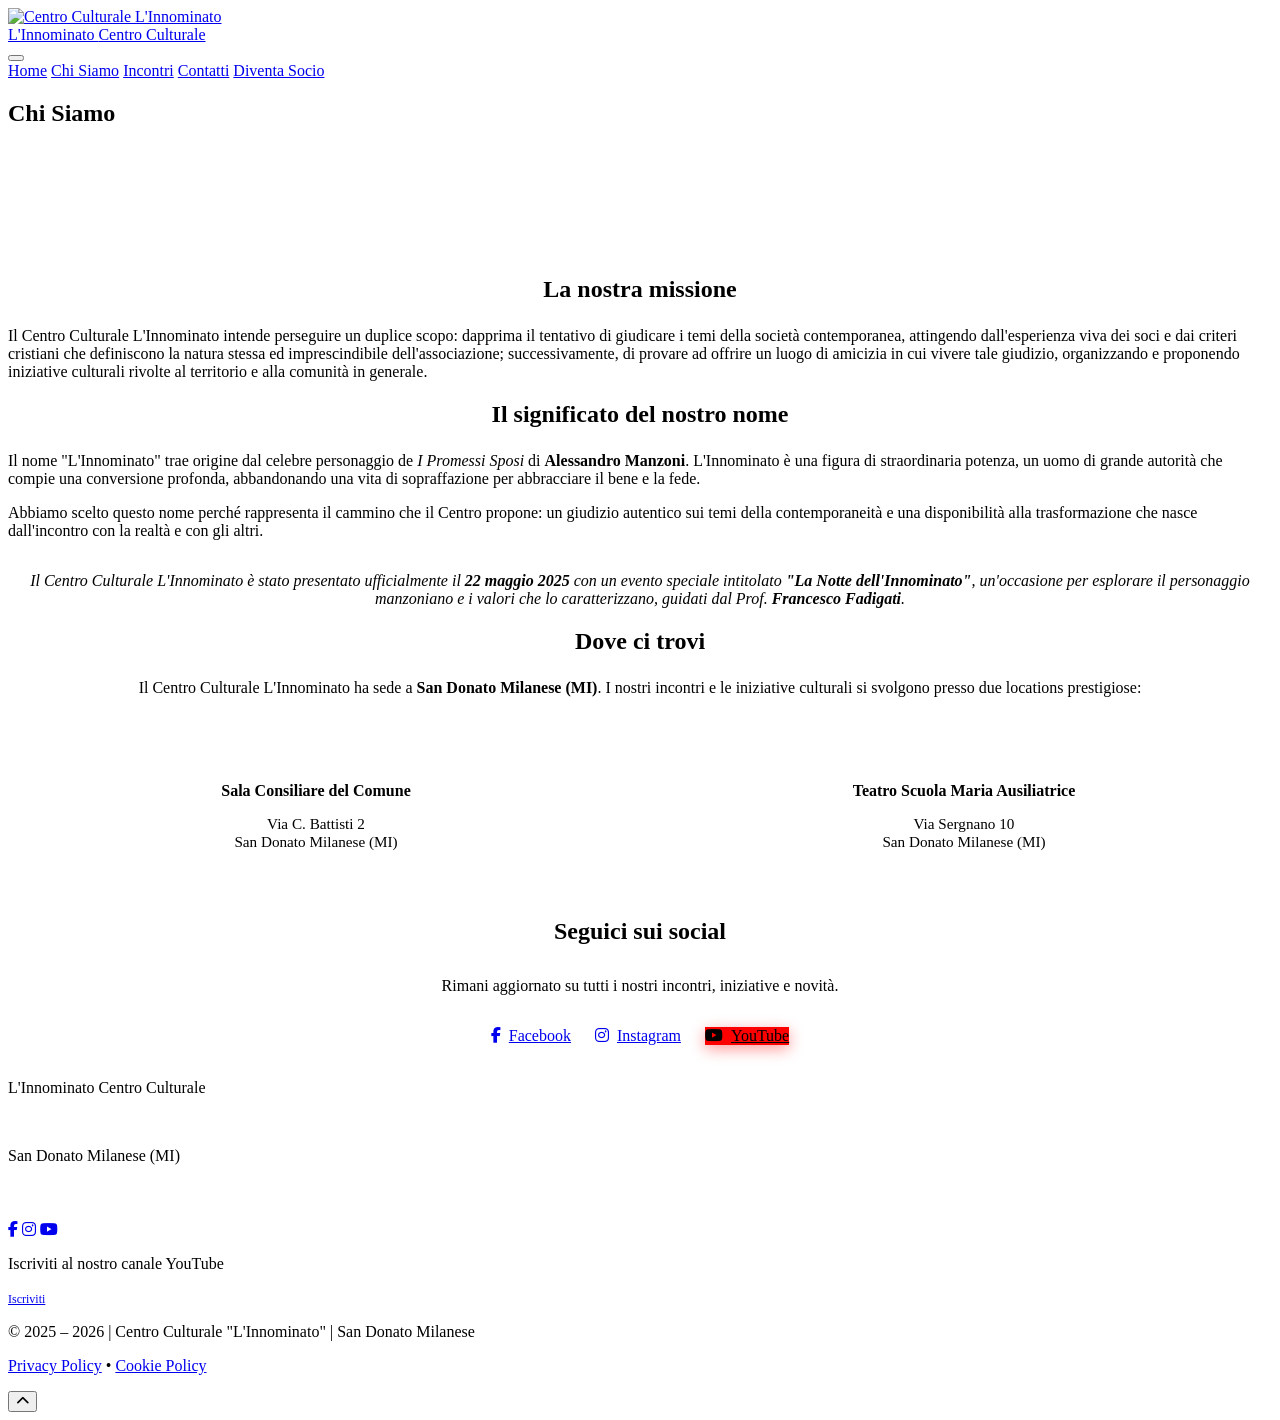
==== chi-siamo.html @ e60d27c1 "Add files via upload" ====
<!DOCTYPE html>
<html lang="it">
<head>
  <meta charset="UTF-8">
  <meta name="viewport" content="width=device-width, initial-scale=1.0">
  <title>Chi Siamo - Centro Culturale L'Innominato</title>
  <meta name="description" content="Chi Siamo - Centro Culturale L'Innominato. La missione e i valori del centro culturale di San Donato Milanese.">
  <link rel="preconnect" href="https://fonts.googleapis.com">
  <link rel="preconnect" href="https://fonts.gstatic.com" crossorigin>
  <link href="https://fonts.googleapis.com/css2?family=Inter:wght@300;400;600;700&family=Playfair+Display:ital,wght@0,400;0,700;1,400;1,700&display=swap" rel="stylesheet">
  <link rel="stylesheet" href="https://cdnjs.cloudflare.com/ajax/libs/font-awesome/6.5.1/css/all.min.css">
  <link rel="stylesheet" href="/website/css/style.css">
  <link rel="icon" href="/website/images/logo.png" type="image/png">
</head>
<body>

  <!-- ============ HEADER ============ -->
  <header class="site-header">
    <div class="container">
      <a href="/website/index.html" class="logo">
        <img src="/website/images/logo.png" alt="Centro Culturale L'Innominato">
        <div class="logo-text">
          L'Innominato
          <span>Centro Culturale</span>
        </div>
      </a>
      <button class="hamburger" aria-label="Menu">
        <span></span><span></span><span></span>
      </button>
      <nav class="main-nav">
        <a href="/website/index.html">Home</a>
        <a href="/website/chi-siamo.html" class="active">Chi Siamo</a>
        <a href="/website/incontri.html">Incontri</a>
        <a href="/website/contatti.html">Contatti</a>
        <a href="/website/diventa-socio.html" class="nav-cta">Diventa Socio</a>
      </nav>
    </div>
  </header>

  <!-- ============ PAGE HERO ============ -->
  <section class="page-hero" style="background-image: url("/website/images/hero-1.jpg");">
    <div class="hero-content">
      <h1>Chi Siamo</h1>
    </div>
    <div class="hero-wave">
      <svg viewBox="0 0 1440 120" preserveAspectRatio="none" xmlns="http://www.w3.org/2000/svg">
        <path d="M0,60 C360,120 720,0 1080,60 C1260,90 1380,80 1440,70 L1440,120 L0,120 Z" fill="#ffffff"/>
      </svg>
    </div>
  </section>

  <!-- ============ ABOUT CONTENT ============ -->
  <section class="section">
    <div class="container">
      <div class="about-content animate-on-scroll">
        <h2 style="color: var(--purple-dark); margin-bottom: 1.5rem; text-align: center;">La nostra missione</h2>
        <p>
          Il Centro Culturale L'Innominato intende perseguire un duplice scopo: dapprima il tentativo di giudicare i temi della società contemporanea, attingendo dall'esperienza viva dei soci e dai criteri cristiani che definiscono la natura stessa ed imprescindibile dell'associazione; successivamente, di provare ad offrire un luogo di amicizia in cui vivere tale giudizio, organizzando e proponendo iniziative culturali rivolte al territorio e alla comunità in generale.
        </p>
      </div>
    </div>
  </section>

  <!-- ============ PARALLAX IMAGE BANNER ============ -->
  <div class="about-image-banner" style="background-image: url("/website/images/hero-2.jpg");"></div>

  <!-- ============ ABOUT IL NOME ============ -->
  <section class="section section-alt">
    <div class="container">
      <div class="about-content animate-on-scroll">
        <h2 style="color: var(--purple-dark); margin-bottom: 1.5rem; text-align: center;">Il significato del nostro nome</h2>
        <p>
          Il nome "L'Innominato" trae origine dal celebre personaggio de <em>I Promessi Sposi</em> di <strong>Alessandro Manzoni</strong>. L'Innominato è una figura di straordinaria potenza, un uomo di grande autorità che compie una conversione profonda, abbandonando una vita di sopraffazione per abbracciare il bene e la fede.
        </p>
        <p>
          Abbiamo scelto questo nome perché rappresenta il cammino che il Centro propone: un giudizio autentico sui temi della contemporaneità e una disponibilità alla trasformazione che nasce dall'incontro con la realtà e con gli altri.
        </p>
        <p style="margin-top: 2rem; text-align: center; font-style: italic; color: var(--teal-dark);">
          Il Centro Culturale L'Innominato è stato presentato ufficialmente il <strong>22 maggio 2025</strong> con un evento speciale intitolato <strong>"La Notte dell'Innominato"</strong>, un'occasione per esplorare il personaggio manzoniano e i valori che lo caratterizzano, guidati dal Prof. <strong>Francesco Fadigati</strong>.
        </p>
      </div>
    </div>
  </section>

  <!-- ============ LOCATIONS ============ -->
  <section class="section">
    <div class="container">
      <div class="about-content animate-on-scroll">
        <h2 style="color: var(--purple-dark); margin-bottom: 1.5rem; text-align: center;">Dove ci trovi</h2>
        <p style="text-align: center;">
          Il Centro Culturale L'Innominato ha sede a <strong>San Donato Milanese (MI)</strong>. I nostri incontri e le iniziative culturali si svolgono presso due locations prestigiose:
        </p>
        <div style="display: grid; grid-template-columns: 1fr 1fr; gap: 2rem; margin-top: 2rem;">
          <div style="text-align: center; padding: 2rem; background: var(--light-grey); border-radius: 12px;">
            <h4 style="color: var(--purple-dark); margin-bottom: 0.5rem;">Sala Consiliare del Comune</h4>
            <p style="color: var(--grey); font-size: 0.95rem;">Via C. Battisti 2<br>San Donato Milanese (MI)</p>
          </div>
          <div style="text-align: center; padding: 2rem; background: var(--light-grey); border-radius: 12px;">
            <h4 style="color: var(--purple-dark); margin-bottom: 0.5rem;">Teatro Scuola Maria Ausiliatrice</h4>
            <p style="color: var(--grey); font-size: 0.95rem;">Via Sergnano 10<br>San Donato Milanese (MI)</p>
          </div>
        </div>
      </div>
    </div>
  </section>

  <!-- ============ SOCIAL LINKS ============ -->
  <section class="section section-alt">
    <div class="container">
      <div class="about-content animate-on-scroll">
        <h2 style="color: var(--purple-dark); margin-bottom: 2rem; text-align: center;">Seguici sui social</h2>
        <p style="text-align: center; margin-bottom: 2rem;">
          Rimani aggiornato su tutti i nostri incontri, iniziative e novità.
        </p>
        <div style="display: flex; justify-content: center; gap: 1.5rem; flex-wrap: wrap;">
          <a href="https://tinyurl.com/CCLI-SDM" target="_blank" rel="noopener" class="btn btn-teal">
            <i class="fab fa-facebook-f" style="margin-right: 0.5rem;"></i>Facebook
          </a>
          <a href="https://tinyurl.com/CCLI-SDM-inst" target="_blank" rel="noopener" class="btn btn-teal">
            <i class="fab fa-instagram" style="margin-right: 0.5rem;"></i>Instagram
          </a>
          <a href="https://www.youtube.com/@CentroCulturaleLInnominato" target="_blank" rel="noopener" class="btn" style="background: #FF0000; color: var(--white); box-shadow: 0 4px 15px rgba(255,0,0,0.4);">
            <i class="fab fa-youtube" style="margin-right: 0.5rem;"></i>YouTube
          </a>
        </div>
      </div>
    </div>
  </section>

  <!-- ============ FOOTER ============ -->
  <footer class="site-footer">
    <div class="container">
      <div class="footer-grid">
        <div class="footer-brand">
          <a href="/website/index.html" class="logo">
            <img src="/website/images/logo.png" alt="L'Innominato" style="filter: brightness(0) invert(1); height: 60px;">
          </a>
          <div class="logo-text" style="margin-top: 1rem;">
            L'Innominato
            <span>Centro Culturale</span>
          </div>
        </div>
        <div class="footer-info">
          <p><strong style="color: white;">Centro Culturale "L'Innominato"</strong></p>
          <p>San Donato Milanese (MI)</p>
          <p style="margin-top: 0.5rem; font-size: 0.85rem; color: rgba(255,255,255,0.5);">
            Sede incontri: Sala Consiliare del Comune, Via C. Battisti 2
          </p>
          <div class="footer-social" style="margin-top: 1.5rem;">
            <a href="https://tinyurl.com/CCLI-SDM" target="_blank" rel="noopener" aria-label="Facebook"><i class="fab fa-facebook-f"></i></a>
            <a href="https://tinyurl.com/CCLI-SDM-inst" target="_blank" rel="noopener" aria-label="Instagram"><i class="fab fa-instagram"></i></a>
            <a href="https://www.youtube.com/@CentroCulturaleLInnominato" target="_blank" rel="noopener" aria-label="YouTube"><i class="fab fa-youtube"></i></a>
          </div>
        </div>
        <div class="footer-cta">
          <p>Iscriviti al nostro canale YouTube</p>
          <a href="https://www.youtube.com/@CentroCulturaleLInnominato" target="_blank" rel="noopener" class="btn btn-yellow" style="font-size: 0.75rem;">Iscriviti</a>
        </div>
      </div>
      <div class="footer-bottom">
        <p>&copy; 2025 &ndash; 2026 | Centro Culturale "L'Innominato" | San Donato Milanese</p>
        <p style="margin-top: 0.5rem;"><a href="#">Privacy Policy</a> &bull; <a href="#">Cookie Policy</a></p>
      </div>
    </div>
  </footer>

  <!-- Back to Top -->
  <button class="back-to-top" aria-label="Torna su">
    <i class="fas fa-chevron-up"></i>
  </button>

  <script src="/website/js/main.js"></script>
</body>
</html>
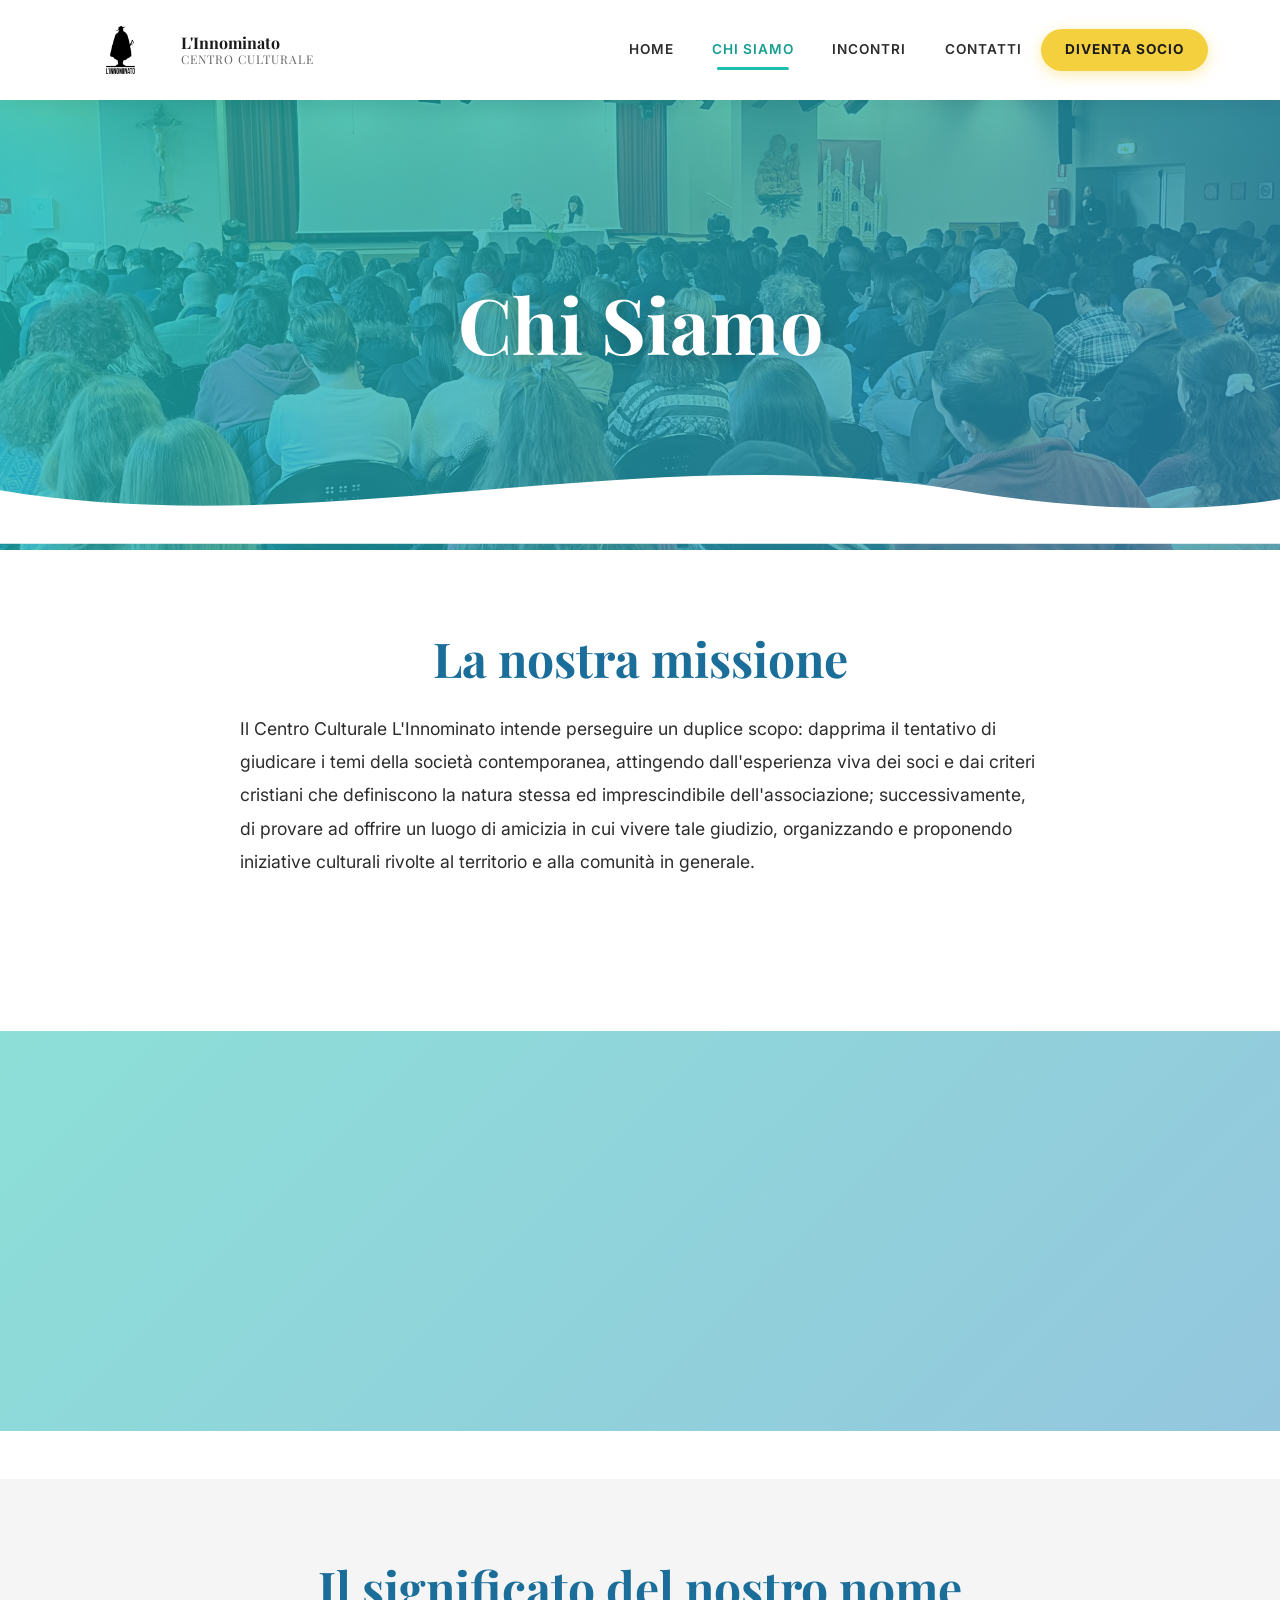
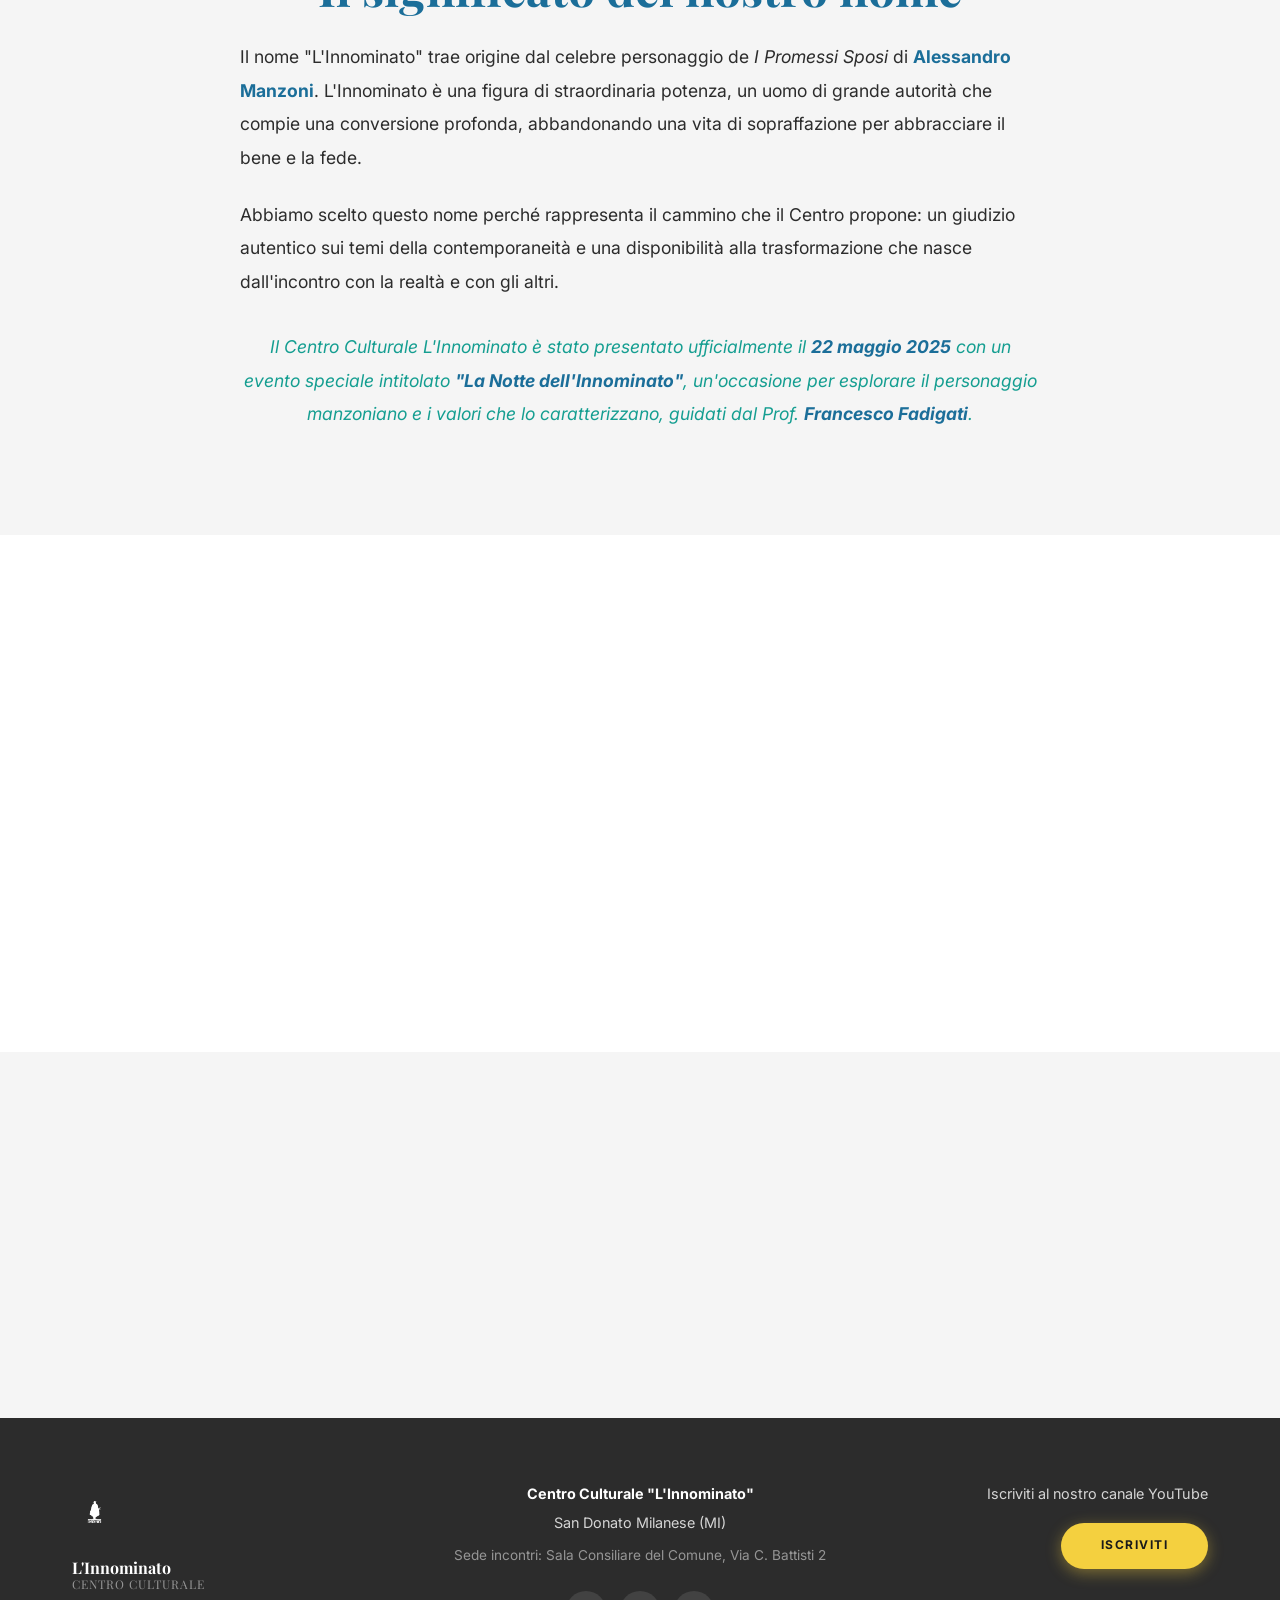
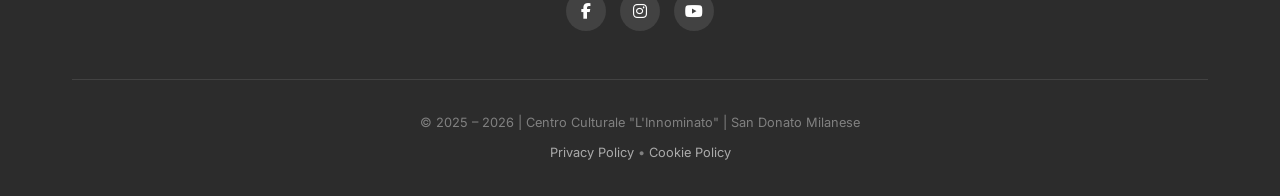
==== commit 33f0eaa2: "Add files via upload" ====
--- a/chi-siamo.html
+++ b/chi-siamo.html
@@ -9,16 +9,16 @@
   <link rel="preconnect" href="https://fonts.gstatic.com" crossorigin>
   <link href="https://fonts.googleapis.com/css2?family=Inter:wght@300;400;600;700&family=Playfair+Display:ital,wght@0,400;0,700;1,400;1,700&display=swap" rel="stylesheet">
   <link rel="stylesheet" href="https://cdnjs.cloudflare.com/ajax/libs/font-awesome/6.5.1/css/all.min.css">
-  <link rel="stylesheet" href="/website/css/style.css">
-  <link rel="icon" href="/website/images/logo.png" type="image/png">
+  <link rel="stylesheet" href="css/style.css">
+  <link rel="icon" href="images/logo.png" type="image/png">
 </head>
 <body>
 
   <!-- ============ HEADER ============ -->
   <header class="site-header">
     <div class="container">
-      <a href="/website/index.html" class="logo">
-        <img src="/website/images/logo.png" alt="Centro Culturale L'Innominato">
+      <a href="index.html" class="logo">
+        <img src="images/logo.png" alt="Centro Culturale L'Innominato">
         <div class="logo-text">
           L'Innominato
           <span>Centro Culturale</span>
@@ -28,17 +28,17 @@
         <span></span><span></span><span></span>
       </button>
       <nav class="main-nav">
-        <a href="/website/index.html">Home</a>
-        <a href="/website/chi-siamo.html" class="active">Chi Siamo</a>
-        <a href="/website/incontri.html">Incontri</a>
-        <a href="/website/contatti.html">Contatti</a>
-        <a href="/website/diventa-socio.html" class="nav-cta">Diventa Socio</a>
+        <a href="index.html">Home</a>
+        <a href="chi-siamo.html" class="active">Chi Siamo</a>
+        <a href="incontri.html">Incontri</a>
+        <a href="contatti.html">Contatti</a>
+        <a href="diventa-socio.html" class="nav-cta">Diventa Socio</a>
       </nav>
     </div>
   </header>
 
   <!-- ============ PAGE HERO ============ -->
-  <section class="page-hero" style="background-image: url("/website/images/hero-1.jpg");">
+  <section class="page-hero" style="background-image: url('images/hero-1.jpg');">
     <div class="hero-content">
       <h1>Chi Siamo</h1>
     </div>
@@ -62,7 +62,7 @@
   </section>
 
   <!-- ============ PARALLAX IMAGE BANNER ============ -->
-  <div class="about-image-banner" style="background-image: url("/website/images/hero-2.jpg");"></div>
+  <div class="about-image-banner" style="background-image: url('images/hero-2.jpg');"></div>
 
   <!-- ============ ABOUT IL NOME ============ -->
   <section class="section section-alt">
@@ -132,8 +132,8 @@
     <div class="container">
       <div class="footer-grid">
         <div class="footer-brand">
-          <a href="/website/index.html" class="logo">
-            <img src="/website/images/logo.png" alt="L'Innominato" style="filter: brightness(0) invert(1); height: 60px;">
+          <a href="index.html" class="logo">
+            <img src="images/logo.png" alt="L'Innominato" style="filter: brightness(0) invert(1); height: 60px;">
           </a>
           <div class="logo-text" style="margin-top: 1rem;">
             L'Innominato
@@ -169,6 +169,6 @@
     <i class="fas fa-chevron-up"></i>
   </button>
 
-  <script src="/website/js/main.js"></script>
+  <script src="js/main.js"></script>
 </body>
 </html>
--- a/css/style.css
+++ b/css/style.css
@@ -0,0 +1,983 @@
+/* ============================================
+   CENTRO CULTURALE L'INNOMINATO
+   Palette vivace: teal, viola, giallo/oro
+   ============================================ */
+
+/* --- CSS Variables --- */
+:root {
+  --teal: #1ABFB0;
+  --teal-dark: #159E91;
+  --purple: #2A8FBD;
+  --purple-dark: #1B6E99;
+  --yellow: #F4D03F;
+  --yellow-dark: #D4AC0D;
+  --black: #1a1a1a;
+  --dark: #2C2C2C;
+  --grey: #666;
+  --light-grey: #f5f5f5;
+  --white: #ffffff;
+  --font-heading: 'Playfair Display', Georgia, 'Times New Roman', serif;
+  --font-body: 'Inter', 'Segoe UI', Arial, sans-serif;
+  --max-width: 1200px;
+  --transition: all 0.3s ease;
+}
+
+/* --- Reset & Base --- */
+*, *::before, *::after {
+  margin: 0;
+  padding: 0;
+  box-sizing: border-box;
+}
+
+html {
+  scroll-behavior: smooth;
+  font-size: 16px;
+}
+
+body {
+  font-family: var(--font-body);
+  color: var(--dark);
+  line-height: 1.7;
+  background: var(--white);
+  overflow-x: hidden;
+}
+
+a {
+  text-decoration: none;
+  color: inherit;
+  transition: var(--transition);
+}
+
+img {
+  max-width: 100%;
+  height: auto;
+  display: block;
+}
+
+.container {
+  max-width: var(--max-width);
+  margin: 0 auto;
+  padding: 0 2rem;
+}
+
+/* --- Typography --- */
+h1, h2, h3, h4 {
+  font-family: var(--font-heading);
+  font-weight: 700;
+  line-height: 1.2;
+}
+
+h1 { font-size: clamp(2.5rem, 5vw, 4rem); }
+h2 { font-size: clamp(2rem, 4vw, 3rem); }
+h3 { font-size: clamp(1.3rem, 2.5vw, 1.8rem); }
+h4 { font-size: 1.2rem; }
+
+.section-label {
+  text-transform: uppercase;
+  letter-spacing: 3px;
+  font-size: 0.85rem;
+  font-weight: 600;
+  color: var(--teal);
+  text-align: center;
+  margin-bottom: 0.5rem;
+}
+
+.section-title {
+  text-align: center;
+  color: var(--purple-dark);
+  margin-bottom: 2rem;
+}
+
+.section-title em {
+  font-style: italic;
+  color: var(--teal-dark);
+}
+
+/* --- Header / Navigation --- */
+.site-header {
+  position: fixed;
+  top: 0;
+  left: 0;
+  right: 0;
+  z-index: 1000;
+  background: rgba(255,255,255,0.97);
+  backdrop-filter: blur(10px);
+  box-shadow: 0 2px 20px rgba(0,0,0,0.08);
+  transition: var(--transition);
+}
+
+.site-header .container {
+  display: flex;
+  align-items: center;
+  justify-content: space-between;
+  height: 100px;
+}
+
+.logo {
+  display: flex;
+  align-items: center;
+  gap: 12px;
+}
+
+.logo img,
+.logo svg {
+  height: 130px;
+  width: auto;
+}
+
+.logo-text {
+  font-family: var(--font-heading);
+  font-size: 1rem;
+  font-weight: 700;
+  line-height: 1.2;
+  color: var(--black);
+}
+
+.logo-text span {
+  display: block;
+  font-size: 0.75rem;
+  font-weight: 400;
+  color: var(--grey);
+  letter-spacing: 1px;
+  text-transform: uppercase;
+}
+
+/* Desktop Navigation */
+.main-nav {
+  display: flex;
+  align-items: center;
+  gap: 0;
+}
+
+.main-nav a {
+  padding: 0.5rem 1.2rem;
+  font-size: 0.85rem;
+  font-weight: 600;
+  text-transform: uppercase;
+  letter-spacing: 1px;
+  color: var(--dark);
+  position: relative;
+}
+
+.main-nav a::after {
+  content: '';
+  position: absolute;
+  bottom: 0;
+  left: 50%;
+  transform: translateX(-50%);
+  width: 0;
+  height: 3px;
+  background: var(--teal);
+  border-radius: 2px;
+  transition: var(--transition);
+}
+
+.main-nav a:hover::after,
+.main-nav a.active::after {
+  width: 60%;
+}
+
+.main-nav a:hover {
+  color: var(--teal-dark);
+}
+
+.main-nav a.active {
+  color: var(--teal-dark);
+}
+
+.nav-cta {
+  background: var(--yellow) !important;
+  color: var(--black) !important;
+  border-radius: 50px;
+  padding: 0.6rem 1.5rem !important;
+  font-weight: 700 !important;
+  box-shadow: 0 4px 15px rgba(244,208,63,0.4);
+}
+
+.nav-cta::after {
+  display: none !important;
+}
+
+.nav-cta:hover {
+  background: var(--yellow-dark) !important;
+  transform: translateY(-2px);
+  box-shadow: 0 6px 20px rgba(244,208,63,0.5);
+}
+
+/* Mobile hamburger */
+.hamburger {
+  display: none;
+  flex-direction: column;
+  gap: 5px;
+  cursor: pointer;
+  padding: 10px;
+  background: none;
+  border: none;
+}
+
+.hamburger span {
+  width: 28px;
+  height: 3px;
+  background: var(--dark);
+  border-radius: 2px;
+  transition: var(--transition);
+}
+
+/* --- Hero Section --- */
+.hero {
+  position: relative;
+  min-height: 100vh;
+  display: flex;
+  align-items: center;
+  justify-content: center;
+  overflow: hidden;
+  margin-top: 100px;
+}
+
+.hero-slider {
+  position: absolute;
+  inset: 0;
+  z-index: 0;
+}
+
+.hero-slide {
+  position: absolute;
+  inset: 0;
+  opacity: 0;
+  transition: opacity 1.5s ease;
+  background-size: cover;
+  background-position: center;
+}
+
+.hero-slide.active {
+  opacity: 1;
+}
+
+.hero-slide::after {
+  content: '';
+  position: absolute;
+  inset: 0;
+  background: linear-gradient(135deg, rgba(26,191,176,0.7) 0%, rgba(42,143,189,0.7) 100%);
+}
+
+.hero-content {
+  position: relative;
+  z-index: 2;
+  text-align: center;
+  color: var(--white);
+  padding: 2rem;
+}
+
+.hero-content h1 {
+  font-size: clamp(3rem, 6vw, 5rem);
+  margin-bottom: 0.3rem;
+  text-shadow: 2px 2px 20px rgba(0,0,0,0.3);
+}
+
+.hero-content h1 em {
+  font-style: italic;
+  color: var(--yellow);
+}
+
+.hero-content .hero-subtitle {
+  font-size: 1.1rem;
+  letter-spacing: 4px;
+  text-transform: uppercase;
+  font-weight: 300;
+  margin-top: 1rem;
+  opacity: 0.9;
+}
+
+.hero-wave {
+  position: absolute;
+  bottom: -2px;
+  left: 0;
+  width: 100%;
+  z-index: 3;
+}
+
+/* Page hero (for inner pages) */
+.page-hero {
+  position: relative;
+  height: 50vh;
+  min-height: 350px;
+  display: flex;
+  align-items: center;
+  justify-content: center;
+  background-size: cover;
+  background-position: center;
+  margin-top: 100px;
+}
+
+.page-hero::after {
+  content: '';
+  position: absolute;
+  inset: 0;
+  background: linear-gradient(135deg, rgba(26,191,176,0.75) 0%, rgba(42,143,189,0.75) 100%);
+}
+
+.page-hero .hero-content {
+  z-index: 2;
+}
+
+.page-hero .hero-wave {
+  z-index: 3;
+}
+
+/* --- Section Spacing --- */
+.section {
+  padding: 5rem 0;
+}
+
+.section-alt {
+  background: var(--light-grey);
+}
+
+/* --- Event Cards --- */
+.cards-grid {
+  display: grid;
+  grid-template-columns: repeat(auto-fill, minmax(320px, 1fr));
+  gap: 2rem;
+  margin-top: 2rem;
+}
+
+.card {
+  background: var(--white);
+  border-radius: 16px;
+  overflow: hidden;
+  box-shadow: 0 4px 25px rgba(0,0,0,0.08);
+  transition: var(--transition);
+}
+
+.card:hover {
+  transform: translateY(-8px);
+  box-shadow: 0 12px 40px rgba(0,0,0,0.15);
+}
+
+.card-image {
+  width: 100%;
+  aspect-ratio: 3/4;
+  object-fit: cover;
+  background: linear-gradient(135deg, var(--teal), var(--purple));
+}
+
+.card-image img {
+  width: 100%;
+  height: 100%;
+  object-fit: cover;
+}
+
+.card-body {
+  padding: 1.5rem;
+}
+
+.card-body h3 {
+  color: var(--purple-dark);
+  margin-bottom: 0.5rem;
+}
+
+.card-body h3 a:hover {
+  color: var(--teal);
+}
+
+.card-meta {
+  font-size: 0.9rem;
+  color: var(--grey);
+}
+
+/* --- Buttons --- */
+.btn {
+  display: inline-block;
+  padding: 0.8rem 2.5rem;
+  border-radius: 50px;
+  font-weight: 700;
+  font-size: 0.85rem;
+  letter-spacing: 1.5px;
+  text-transform: uppercase;
+  cursor: pointer;
+  transition: var(--transition);
+  border: none;
+  text-align: center;
+}
+
+.btn-primary {
+  background: var(--purple);
+  color: var(--white);
+  box-shadow: 0 4px 15px rgba(42,143,189,0.4);
+}
+
+.btn-primary:hover {
+  background: var(--purple-dark);
+  transform: translateY(-2px);
+  box-shadow: 0 6px 20px rgba(42,143,189,0.5);
+}
+
+.btn-secondary {
+  background: transparent;
+  color: var(--purple-dark);
+  border: 2px solid var(--purple);
+}
+
+.btn-secondary:hover {
+  background: var(--purple);
+  color: var(--white);
+}
+
+.btn-teal {
+  background: var(--teal);
+  color: var(--white);
+  box-shadow: 0 4px 15px rgba(26,191,176,0.4);
+}
+
+.btn-teal:hover {
+  background: var(--teal-dark);
+  transform: translateY(-2px);
+}
+
+.btn-yellow {
+  background: var(--yellow);
+  color: var(--black);
+  box-shadow: 0 4px 15px rgba(244,208,63,0.4);
+}
+
+.btn-yellow:hover {
+  background: var(--yellow-dark);
+  transform: translateY(-2px);
+}
+
+.btn-center {
+  text-align: center;
+  margin-top: 2.5rem;
+}
+
+/* --- Chi Siamo (About) Section on Homepage --- */
+.about-banner {
+  position: relative;
+  padding: 6rem 0;
+  background: linear-gradient(135deg, var(--teal) 0%, #2A8FBD 100%);
+  color: var(--white);
+  text-align: center;
+  overflow: hidden;
+}
+
+.about-banner h2 {
+  color: var(--white);
+  margin-bottom: 1rem;
+}
+
+.about-banner h2 em {
+  color: var(--yellow);
+}
+
+.about-banner p {
+  max-width: 700px;
+  margin: 0 auto 2rem;
+  font-size: 1.1rem;
+  opacity: 0.95;
+  line-height: 1.8;
+}
+
+/* --- Network / Partners --- */
+.partners-section {
+  position: relative;
+  padding: 5rem 0;
+  background: linear-gradient(180deg, #2A8FBD 0%, var(--purple-dark) 100%);
+  color: var(--white);
+  text-align: center;
+}
+
+.partners-section .section-label {
+  color: var(--yellow);
+}
+
+.partners-section .section-title {
+  color: var(--white);
+}
+
+.partners-grid {
+  display: flex;
+  flex-wrap: wrap;
+  justify-content: center;
+  align-items: center;
+  gap: 3rem;
+  margin-top: 2rem;
+}
+
+.partners-grid a {
+  display: block;
+  opacity: 0.8;
+  transition: var(--transition);
+  filter: brightness(0) invert(1);
+}
+
+.partners-grid a:hover {
+  opacity: 1;
+  transform: scale(1.1);
+}
+
+.partners-grid img {
+  height: 60px;
+  width: auto;
+}
+
+/* --- Newsletter Section --- */
+.newsletter-section {
+  padding: 5rem 0;
+  text-align: center;
+  background: var(--light-grey);
+}
+
+.newsletter-form {
+  display: flex;
+  max-width: 500px;
+  margin: 2rem auto 0;
+  gap: 0;
+}
+
+.newsletter-form input[type="email"] {
+  flex: 1;
+  padding: 1rem 1.5rem;
+  border: 2px solid #ddd;
+  border-right: none;
+  border-radius: 50px 0 0 50px;
+  font-size: 1rem;
+  font-family: var(--font-body);
+  outline: none;
+  transition: var(--transition);
+}
+
+.newsletter-form input[type="email"]:focus {
+  border-color: var(--teal);
+}
+
+.newsletter-form button {
+  padding: 1rem 2rem;
+  background: var(--teal);
+  color: var(--white);
+  border: none;
+  border-radius: 0 50px 50px 0;
+  font-weight: 700;
+  font-size: 0.9rem;
+  cursor: pointer;
+  transition: var(--transition);
+  white-space: nowrap;
+}
+
+.newsletter-form button:hover {
+  background: var(--teal-dark);
+}
+
+.newsletter-privacy {
+  font-size: 0.8rem;
+  color: var(--grey);
+  margin-top: 1rem;
+}
+
+.newsletter-privacy a {
+  color: var(--teal);
+  text-decoration: underline;
+}
+
+/* --- Contact Columns --- */
+.contact-grid {
+  display: grid;
+  grid-template-columns: repeat(3, 1fr);
+  gap: 2rem;
+  text-align: center;
+  margin-top: 2rem;
+}
+
+.contact-card {
+  padding: 2rem;
+}
+
+.contact-card h4 {
+  color: var(--purple-dark);
+  margin-bottom: 1rem;
+}
+
+.contact-card p {
+  color: var(--grey);
+  font-size: 0.95rem;
+  margin-bottom: 1rem;
+}
+
+.social-links {
+  display: flex;
+  justify-content: center;
+  gap: 1rem;
+}
+
+.social-links a {
+  display: flex;
+  align-items: center;
+  justify-content: center;
+  width: 45px;
+  height: 45px;
+  border-radius: 50%;
+  background: var(--teal);
+  color: var(--white);
+  font-size: 1.2rem;
+  transition: var(--transition);
+}
+
+.social-links a:hover {
+  background: var(--purple);
+  transform: translateY(-3px);
+}
+
+.social-links a.youtube {
+  background: #FF0000;
+}
+
+.social-links a.youtube:hover {
+  background: #cc0000;
+}
+
+/* --- Wave SVG Dividers --- */
+.wave-divider {
+  display: block;
+  width: 100%;
+  line-height: 0;
+}
+
+.wave-divider svg {
+  width: 100%;
+  height: auto;
+}
+
+/* --- Footer --- */
+.site-footer {
+  background: var(--dark);
+  color: rgba(255,255,255,0.8);
+  padding: 4rem 0 2rem;
+}
+
+.footer-grid {
+  display: grid;
+  grid-template-columns: 1fr 2fr 1fr;
+  gap: 3rem;
+  align-items: start;
+}
+
+.footer-brand .logo-text {
+  color: var(--white);
+}
+
+.footer-brand .logo-text span {
+  color: rgba(255,255,255,0.5);
+}
+
+.footer-info {
+  text-align: center;
+}
+
+.footer-info p {
+  font-size: 0.9rem;
+  margin-bottom: 0.3rem;
+}
+
+.footer-info .footer-social {
+  margin-top: 1.5rem;
+}
+
+.footer-info .footer-social a {
+  display: inline-flex;
+  align-items: center;
+  justify-content: center;
+  width: 40px;
+  height: 40px;
+  border-radius: 50%;
+  background: rgba(255,255,255,0.1);
+  color: var(--white);
+  margin: 0 0.3rem;
+  transition: var(--transition);
+}
+
+.footer-info .footer-social a:hover {
+  background: var(--teal);
+}
+
+.footer-cta {
+  text-align: right;
+}
+
+.footer-cta p {
+  font-size: 0.9rem;
+  margin-bottom: 1rem;
+}
+
+.footer-bottom {
+  text-align: center;
+  margin-top: 3rem;
+  padding-top: 2rem;
+  border-top: 1px solid rgba(255,255,255,0.1);
+  font-size: 0.8rem;
+  color: rgba(255,255,255,0.4);
+}
+
+.footer-bottom a {
+  color: rgba(255,255,255,0.6);
+}
+
+.footer-bottom a:hover {
+  color: var(--teal);
+}
+
+/* --- Contact Form (page) --- */
+.contact-form {
+  max-width: 600px;
+  margin: 0 auto;
+}
+
+.form-group {
+  margin-bottom: 1.5rem;
+}
+
+.form-group label {
+  display: block;
+  font-weight: 600;
+  margin-bottom: 0.5rem;
+  color: var(--dark);
+}
+
+.form-group input,
+.form-group textarea,
+.form-group select {
+  width: 100%;
+  padding: 0.9rem 1.2rem;
+  border: 2px solid #e0e0e0;
+  border-radius: 12px;
+  font-family: var(--font-body);
+  font-size: 1rem;
+  transition: var(--transition);
+  outline: none;
+}
+
+.form-group input:focus,
+.form-group textarea:focus {
+  border-color: var(--teal);
+  box-shadow: 0 0 0 3px rgba(26,191,176,0.15);
+}
+
+.form-group textarea {
+  min-height: 150px;
+  resize: vertical;
+}
+
+/* --- Diventa Socio --- */
+.membership-benefits {
+  display: grid;
+  grid-template-columns: repeat(auto-fit, minmax(250px, 1fr));
+  gap: 2rem;
+  margin-top: 2rem;
+}
+
+.benefit-card {
+  padding: 2rem;
+  background: var(--white);
+  border-radius: 16px;
+  box-shadow: 0 4px 20px rgba(0,0,0,0.06);
+  text-align: center;
+  transition: var(--transition);
+}
+
+.benefit-card:hover {
+  transform: translateY(-5px);
+  box-shadow: 0 8px 30px rgba(0,0,0,0.12);
+}
+
+.benefit-icon {
+  font-size: 2.5rem;
+  margin-bottom: 1rem;
+}
+
+.benefit-card h4 {
+  color: var(--purple-dark);
+  margin-bottom: 0.5rem;
+}
+
+/* --- Back to top --- */
+.back-to-top {
+  position: fixed;
+  bottom: 2rem;
+  right: 2rem;
+  width: 45px;
+  height: 45px;
+  border-radius: 50%;
+  background: var(--purple);
+  color: var(--white);
+  display: flex;
+  align-items: center;
+  justify-content: center;
+  font-size: 1.2rem;
+  opacity: 0;
+  visibility: hidden;
+  transition: var(--transition);
+  cursor: pointer;
+  border: none;
+  z-index: 999;
+  box-shadow: 0 4px 15px rgba(42,143,189,0.4);
+}
+
+.back-to-top.visible {
+  opacity: 1;
+  visibility: visible;
+}
+
+.back-to-top:hover {
+  background: var(--teal);
+  transform: translateY(-3px);
+}
+
+/* --- Responsive --- */
+@media (max-width: 992px) {
+  .footer-grid {
+    grid-template-columns: 1fr;
+    text-align: center;
+  }
+  .footer-cta {
+    text-align: center;
+  }
+  .contact-grid {
+    grid-template-columns: 1fr;
+  }
+}
+
+@media (max-width: 768px) {
+  .hamburger {
+    display: flex;
+  }
+
+  .main-nav {
+    position: fixed;
+    top: 100px;
+    left: 0;
+    right: 0;
+    background: var(--white);
+    flex-direction: column;
+    padding: 1.5rem;
+    box-shadow: 0 10px 30px rgba(0,0,0,0.1);
+    transform: translateY(-120%);
+    transition: var(--transition);
+    z-index: 999;
+  }
+
+  .main-nav.open {
+    transform: translateY(0);
+  }
+
+  .main-nav a {
+    padding: 0.8rem 1rem;
+    width: 100%;
+    text-align: center;
+  }
+
+  .hero {
+    min-height: 70vh;
+  }
+
+  .cards-grid {
+    grid-template-columns: 1fr;
+  }
+
+  .newsletter-form {
+    flex-direction: column;
+    gap: 0.8rem;
+  }
+
+  .newsletter-form input[type="email"] {
+    border-radius: 50px;
+    border-right: 2px solid #ddd;
+  }
+
+  .newsletter-form input[type="email"]:focus {
+    border-color: var(--teal);
+  }
+
+  .newsletter-form button {
+    border-radius: 50px;
+  }
+}
+
+/* --- Animations --- */
+@keyframes fadeInUp {
+  from {
+    opacity: 0;
+    transform: translateY(30px);
+  }
+  to {
+    opacity: 1;
+    transform: translateY(0);
+  }
+}
+
+.animate-on-scroll {
+  opacity: 0;
+  transform: translateY(30px);
+  transition: all 0.8s ease;
+}
+
+.animate-on-scroll.visible {
+  opacity: 1;
+  transform: translateY(0);
+}
+
+/* --- Chi Siamo Page specific --- */
+.about-content {
+  max-width: 800px;
+  margin: 0 auto;
+  font-size: 1.1rem;
+  line-height: 1.9;
+}
+
+.about-content p {
+  margin-bottom: 1.5rem;
+}
+
+.about-content strong {
+  color: var(--purple-dark);
+}
+
+.about-image-banner {
+  position: relative;
+  height: 400px;
+  background-size: cover;
+  background-position: center;
+  background-attachment: fixed;
+  margin: 3rem 0;
+}
+
+.about-image-banner::after {
+  content: '';
+  position: absolute;
+  inset: 0;
+  background: linear-gradient(135deg, rgba(26,191,176,0.5) 0%, rgba(42,143,189,0.5) 100%);
+}
+
+/* --- Incontri archive filters --- */
+.filter-bar {
+  display: flex;
+  justify-content: center;
+  gap: 0.8rem;
+  flex-wrap: wrap;
+  margin-bottom: 2rem;
+}
+
+.filter-btn {
+  padding: 0.5rem 1.5rem;
+  border-radius: 50px;
+  border: 2px solid var(--teal);
+  background: transparent;
+  color: var(--teal-dark);
+  font-weight: 600;
+  font-size: 0.85rem;
+  cursor: pointer;
+  transition: var(--transition);
+}
+
+.filter-btn:hover,
+.filter-btn.active {
+  background: var(--teal);
+  color: var(--white);
+}
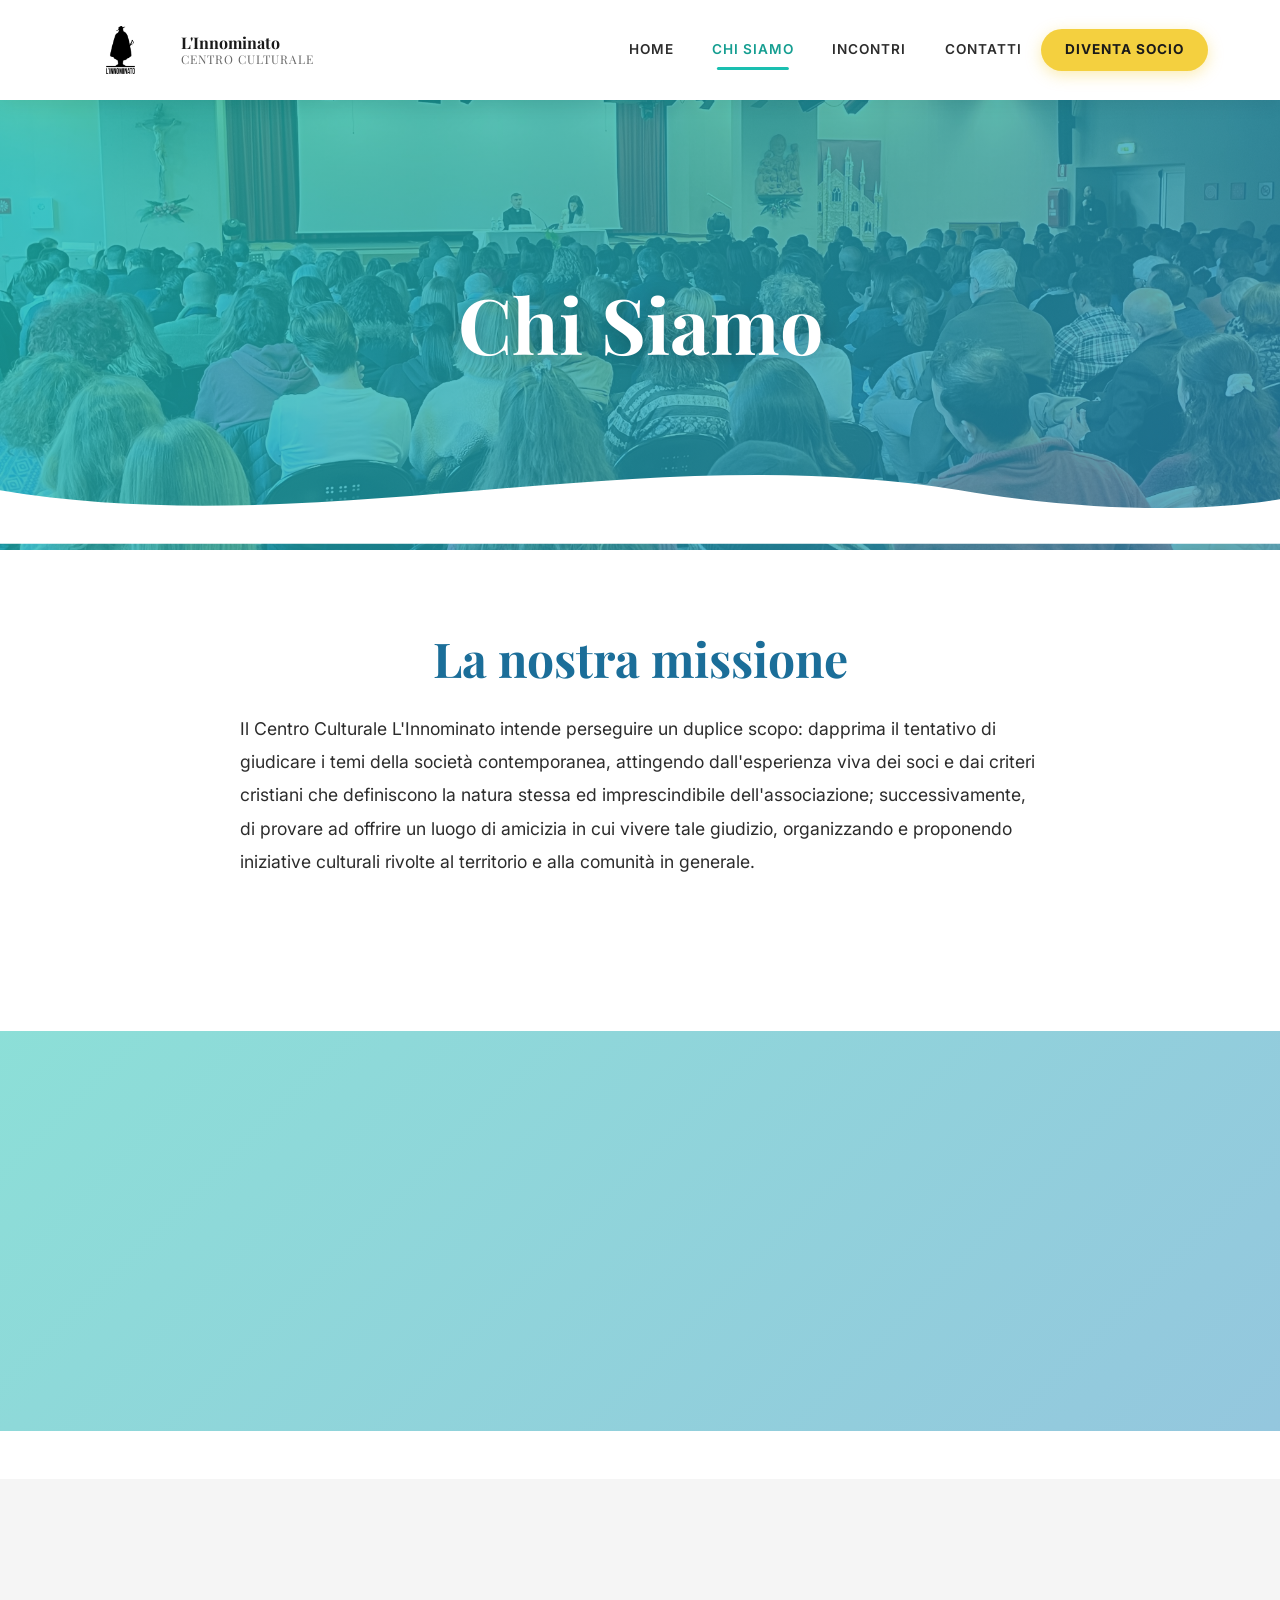
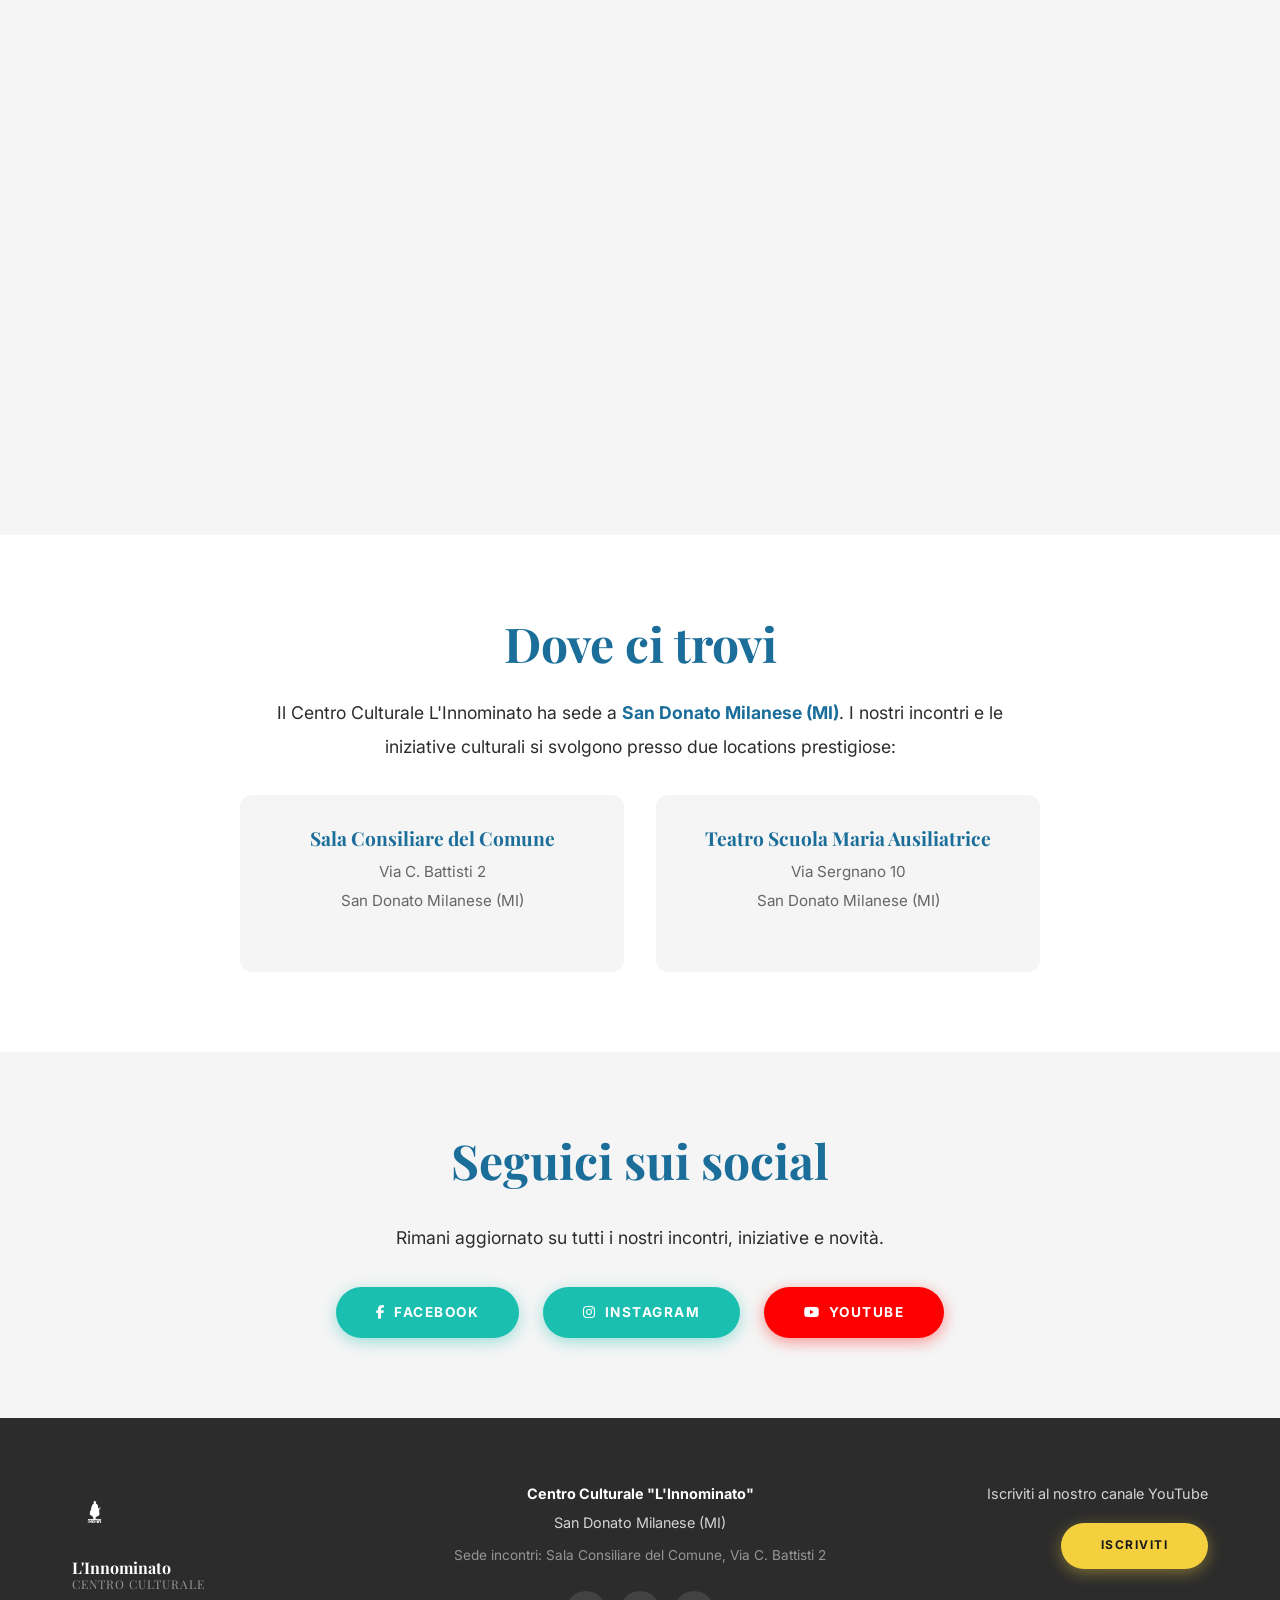
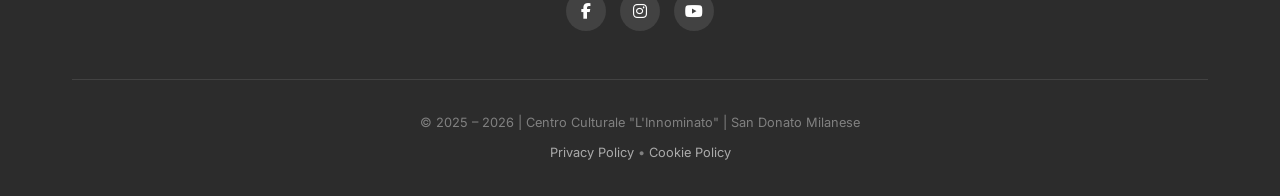
==== commit 312fd9f6: "Update chi-siamo.html" ====
--- a/chi-siamo.html
+++ b/chi-siamo.html
@@ -70,10 +70,10 @@
       <div class="about-content animate-on-scroll">
         <h2 style="color: var(--purple-dark); margin-bottom: 1.5rem; text-align: center;">Il significato del nostro nome</h2>
         <p>
-          Il nome "L'Innominato" trae origine dal celebre personaggio de <em>I Promessi Sposi</em> di <strong>Alessandro Manzoni</strong>. L'Innominato è una figura di straordinaria potenza, un uomo di grande autorità che compie una conversione profonda, abbandonando una vita di sopraffazione per abbracciare il bene e la fede.
+          Il nome "L'Innominato" trae origine dal celebre personaggio de <em>I Promessi Sposi</em> di <strong>Alessandro Manzoni</strong>. L'Innominato è una figura di straordinaria potenza, un uomo di grande autorità che compie una conversione profonda grazie all'incontro con una realtà cristiana viva ed autentica, che lo conduce ad abbandonare una vita di sopraffazione per abbracciare il bene e la fede.
         </p>
         <p>
-          Abbiamo scelto questo nome perché rappresenta il cammino che il Centro propone: un giudizio autentico sui temi della contemporaneità e una disponibilità alla trasformazione che nasce dall'incontro con la realtà e con gli altri.
+          Abbiamo scelto questo nome perché rappresenta il cammino che il Centro propone: un'ipotesi cristiana sui temi della contemporaneità, da cui nascono un giudizio e uno sguardo nuovi su di sé e sugli altri.
         </p>
         <p style="margin-top: 2rem; text-align: center; font-style: italic; color: var(--teal-dark);">
           Il Centro Culturale L'Innominato è stato presentato ufficialmente il <strong>22 maggio 2025</strong> con un evento speciale intitolato <strong>"La Notte dell'Innominato"</strong>, un'occasione per esplorare il personaggio manzoniano e i valori che lo caratterizzano, guidati dal Prof. <strong>Francesco Fadigati</strong>.
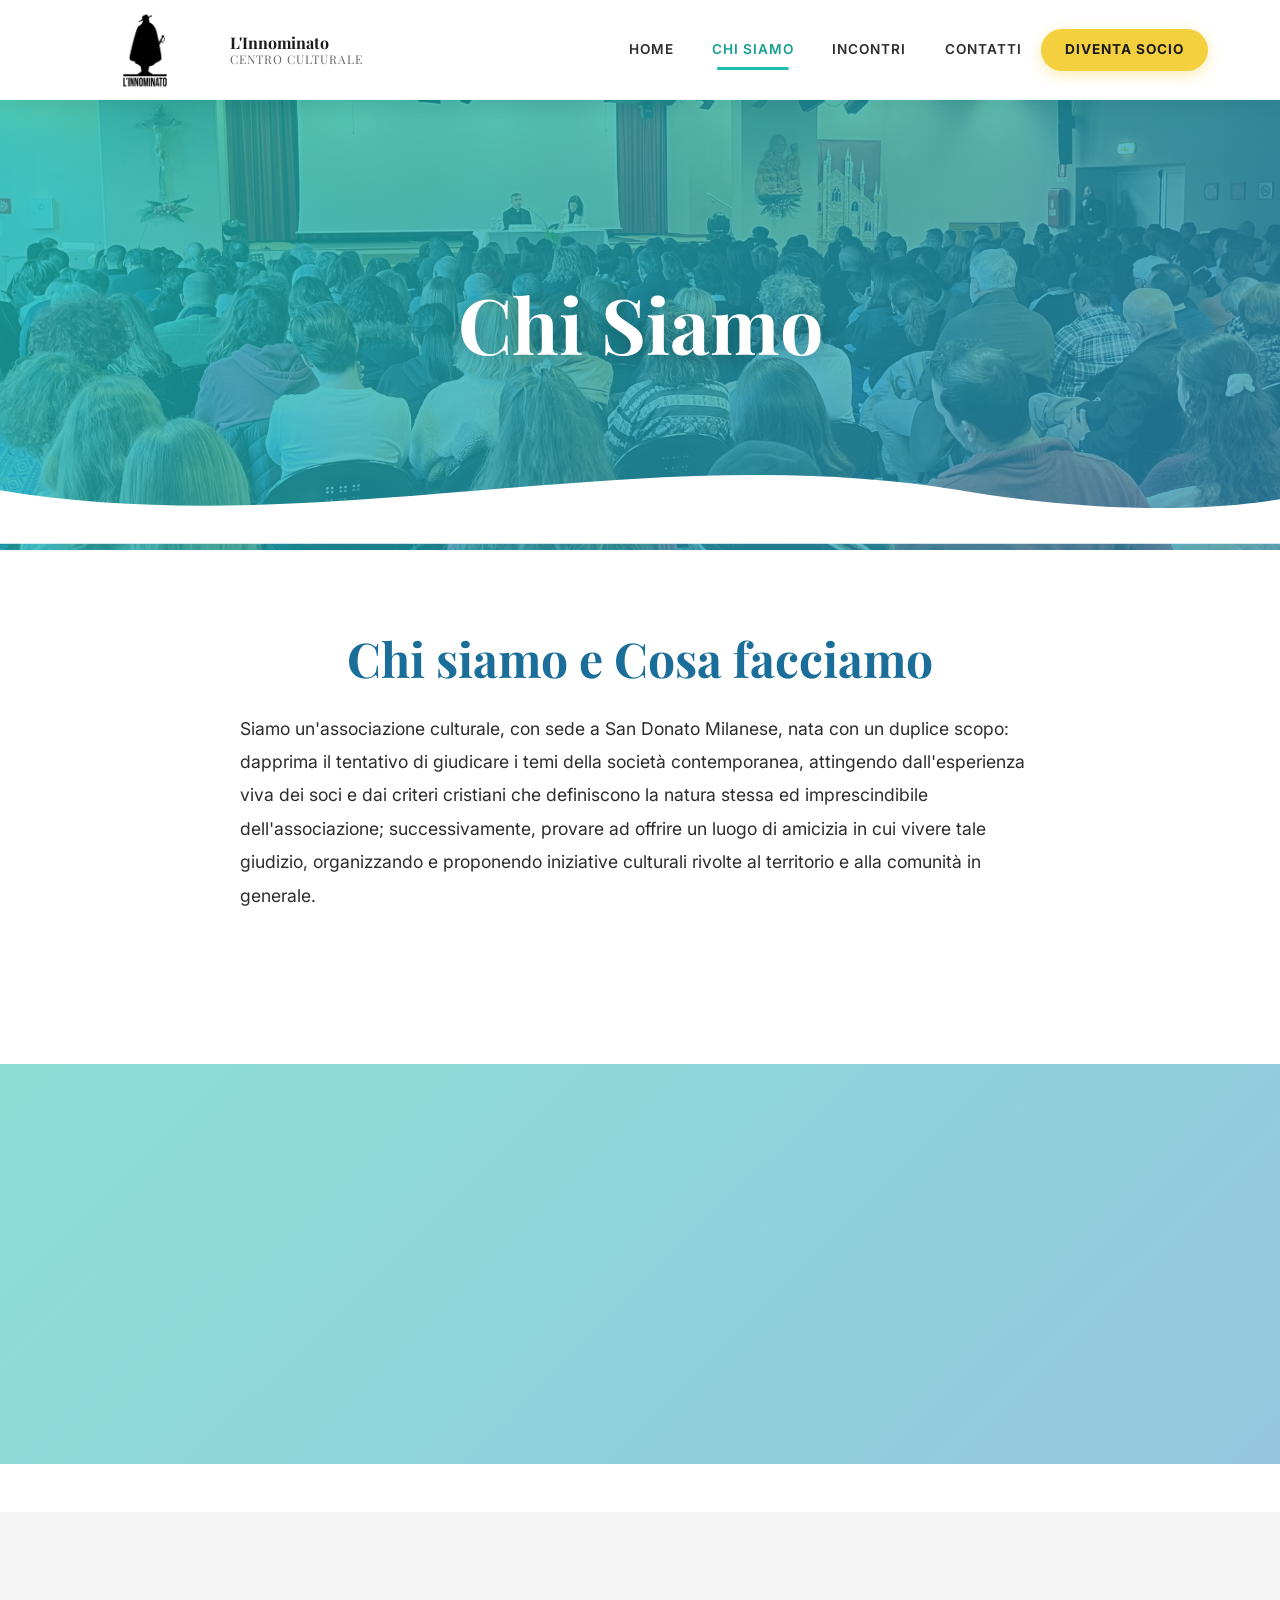
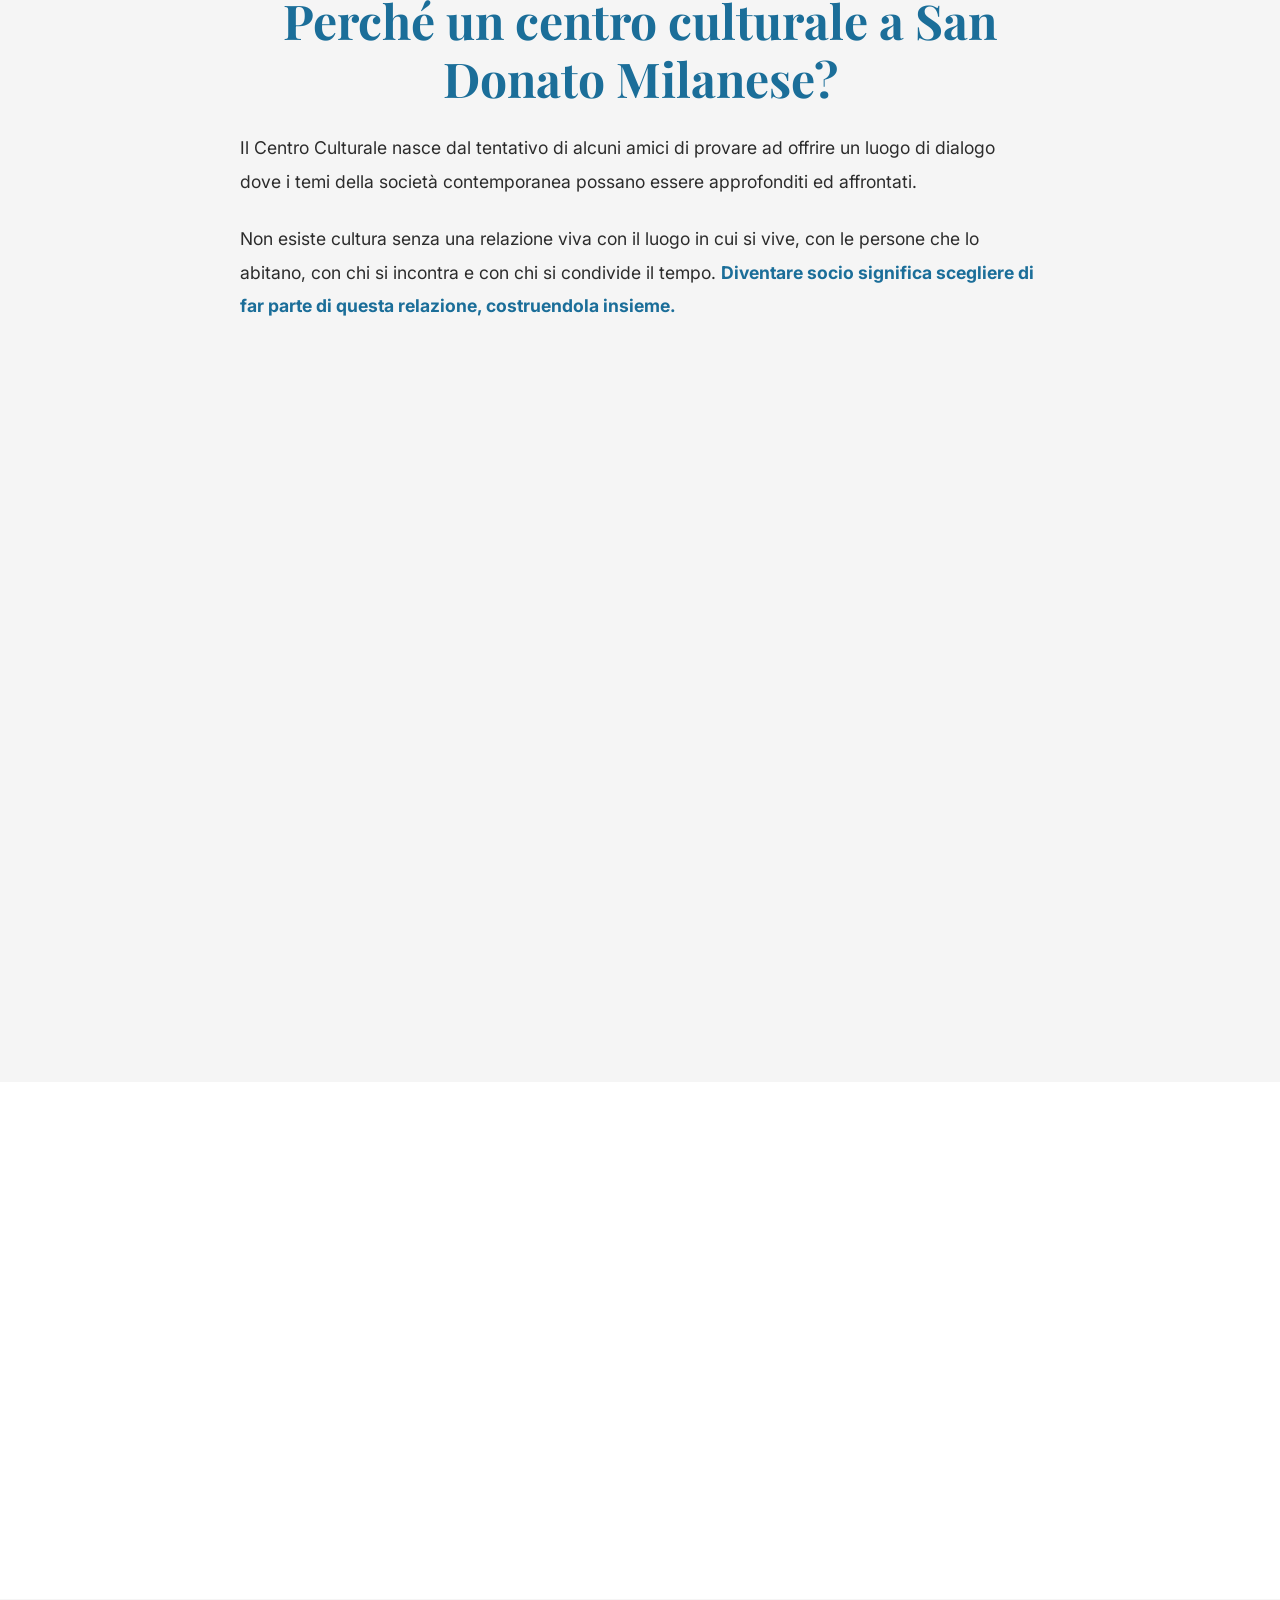
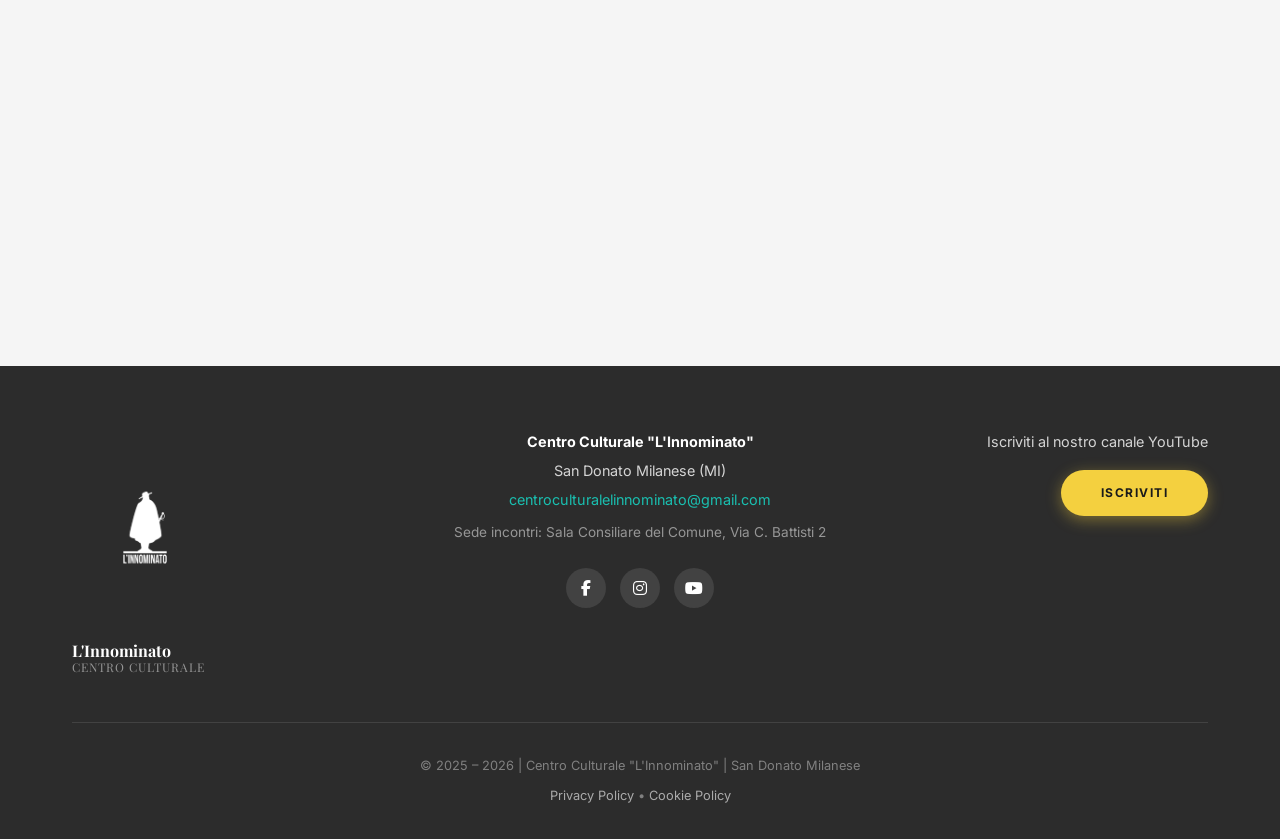
==== commit 4d4c14ca: "Aggiornamenti sito: campagna 2026, chi siamo, logo e header mobile - Aggiunta sezione "Campagna asso" ====
--- a/chi-siamo.html
+++ b/chi-siamo.html
@@ -49,20 +49,35 @@
     </div>
   </section>
 
-  <!-- ============ ABOUT CONTENT ============ -->
+  <!-- ============ CHI SIAMO & COSA FACCIAMO ============ -->
   <section class="section">
     <div class="container">
       <div class="about-content animate-on-scroll">
-        <h2 style="color: var(--purple-dark); margin-bottom: 1.5rem; text-align: center;">La nostra missione</h2>
+        <h2 style="color: var(--purple-dark); margin-bottom: 1.5rem; text-align: center;">Chi siamo e Cosa facciamo</h2>
         <p>
-          Il Centro Culturale L'Innominato intende perseguire un duplice scopo: dapprima il tentativo di giudicare i temi della società contemporanea, attingendo dall'esperienza viva dei soci e dai criteri cristiani che definiscono la natura stessa ed imprescindibile dell'associazione; successivamente, di provare ad offrire un luogo di amicizia in cui vivere tale giudizio, organizzando e proponendo iniziative culturali rivolte al territorio e alla comunità in generale.
+          Siamo un'associazione culturale, con sede a San Donato Milanese, nata con un duplice scopo: dapprima il tentativo di giudicare i temi della società contemporanea, attingendo dall'esperienza viva dei soci e dai criteri cristiani che definiscono la natura stessa ed imprescindibile dell'associazione; successivamente, provare ad offrire un luogo di amicizia in cui vivere tale giudizio, organizzando e proponendo iniziative culturali rivolte al territorio e alla comunità in generale.
         </p>
       </div>
     </div>
   </section>
 
   <!-- ============ PARALLAX IMAGE BANNER ============ -->
-  <div class="about-image-banner" style="background-image: url('images/hero-2.jpg');"></div>
+  <div class="about-image-banner" style="background-image: url('images/hero-3.jpg');"></div>
+
+  <!-- ============ PERCHÉ SAN DONATO ============ -->
+  <section class="section section-alt">
+    <div class="container">
+      <div class="about-content animate-on-scroll">
+        <h2 style="color: var(--purple-dark); margin-bottom: 1.5rem; text-align: center;">Perché un centro culturale a San Donato Milanese?</h2>
+        <p>
+          Il Centro Culturale nasce dal tentativo di alcuni amici di provare ad offrire un luogo di dialogo dove i temi della società contemporanea possano essere approfonditi ed affrontati.
+        </p>
+        <p>
+          Non esiste cultura senza una relazione viva con il luogo in cui si vive, con le persone che lo abitano, con chi si incontra e con chi si condivide il tempo. <strong>Diventare socio significa scegliere di far parte di questa relazione, costruendola insieme.</strong>
+        </p>
+      </div>
+    </div>
+  </section>
 
   <!-- ============ ABOUT IL NOME ============ -->
   <section class="section section-alt">
@@ -143,6 +158,7 @@
         <div class="footer-info">
           <p><strong style="color: white;">Centro Culturale "L'Innominato"</strong></p>
           <p>San Donato Milanese (MI)</p>
+          <p><a href="mailto:centroculturalelinnominato@gmail.com" style="color: var(--teal);">centroculturalelinnominato@gmail.com</a></p>
           <p style="margin-top: 0.5rem; font-size: 0.85rem; color: rgba(255,255,255,0.5);">
             Sede incontri: Sala Consiliare del Comune, Via C. Battisti 2
           </p>
--- a/css/style.css
+++ b/css/style.css
@@ -121,7 +121,7 @@
 
 .logo img,
 .logo svg {
-  height: 130px;
+  height: 195px;
   width: auto;
 }
 
@@ -646,6 +646,118 @@
   height: auto;
 }
 
+/* --- Footer logo allineato all'header --- */
+.site-footer .logo img,
+.site-footer .logo svg {
+  height: 195px !important;
+  width: auto;
+}
+
+/* --- Campagna associativa 2026 --- */
+.campagna-section {
+  padding: 5rem 0;
+  background: linear-gradient(135deg, #1B6E99 0%, #1ABFB0 100%);
+  color: var(--white);
+  text-align: center;
+  position: relative;
+  overflow: hidden;
+}
+
+.campagna-section::before {
+  content: '';
+  position: absolute;
+  inset: 0;
+  background: url("data:image/svg+xml,%3Csvg width='60' height='60' viewBox='0 0 60 60' xmlns='http://www.w3.org/2000/svg'%3E%3Cg fill='none' fill-rule='evenodd'%3E%3Cg fill='%23ffffff' fill-opacity='0.04'%3E%3Cpath d='M36 34v-4h-2v4h-4v2h4v4h2v-4h4v-2h-4zm0-30V0h-2v4h-4v2h4v4h2V6h4V4h-4zM6 34v-4H4v4H0v2h4v4h2v-4h4v-2H6zM6 4V0H4v4H0v2h4v4h2V6h4V4H6z'/%3E%3C/g%3E%3C/g%3E%3C/svg%3E");
+}
+
+.campagna-section .section-label {
+  color: var(--yellow);
+}
+
+.campagna-section .section-title {
+  color: var(--white);
+  margin-bottom: 0.5rem;
+}
+
+.campagna-tema {
+  font-family: var(--font-heading);
+  font-size: clamp(1.3rem, 3vw, 2rem);
+  font-style: italic;
+  color: var(--yellow);
+  margin-bottom: 3rem;
+}
+
+.campagna-grid {
+  display: grid;
+  grid-template-columns: 1fr 1fr;
+  gap: 2.5rem;
+  max-width: 960px;
+  margin: 0 auto 3rem;
+  text-align: left;
+  position: relative;
+  z-index: 1;
+}
+
+.campagna-card {
+  background: rgba(255,255,255,0.12);
+  border: 1px solid rgba(255,255,255,0.2);
+  border-radius: 16px;
+  padding: 2rem;
+  backdrop-filter: blur(5px);
+}
+
+.campagna-card h3 {
+  font-family: var(--font-heading);
+  color: var(--yellow);
+  font-size: 1.3rem;
+  margin-bottom: 1rem;
+}
+
+.campagna-card p {
+  font-size: 1rem;
+  line-height: 1.8;
+  color: rgba(255,255,255,0.9);
+  margin-bottom: 0.8rem;
+}
+
+.campagna-card p strong {
+  color: var(--white);
+}
+
+.campagna-cta {
+  position: relative;
+  z-index: 1;
+  display: flex;
+  align-items: center;
+  justify-content: center;
+  gap: 2rem;
+  flex-wrap: wrap;
+}
+
+.campagna-quota {
+  background: var(--yellow);
+  color: var(--black);
+  border-radius: 16px;
+  padding: 1.2rem 2.5rem;
+  font-weight: 700;
+  font-size: 1.1rem;
+}
+
+.campagna-quota span {
+  display: block;
+  font-size: 2rem;
+  font-family: var(--font-heading);
+}
+
+@media (max-width: 768px) {
+  .campagna-grid {
+    grid-template-columns: 1fr;
+  }
+  .campagna-cta {
+    flex-direction: column;
+  }
+}
+
 /* --- Footer --- */
 .site-footer {
   background: var(--dark);
@@ -847,11 +959,34 @@
 @media (max-width: 768px) {
   .hamburger {
     display: flex;
+    z-index: 1001;
+  }
+
+  /* Logo ridotto su mobile per non sformare l'header */
+  .logo img,
+  .logo svg {
+    height: 55px;
+    width: auto;
+  }
+
+  /* Container header con altezza fissa su mobile */
+  .site-header .container {
+    height: 70px;
+    padding: 0 1rem;
+  }
+
+  /* Hero margin-top allineato all'altezza header mobile */
+  .hero {
+    margin-top: 70px;
+  }
+
+  .page-hero {
+    margin-top: 70px;
   }
 
   .main-nav {
     position: fixed;
-    top: 100px;
+    top: 70px;
     left: 0;
     right: 0;
     background: var(--white);
@@ -859,12 +994,16 @@
     padding: 1.5rem;
     box-shadow: 0 10px 30px rgba(0,0,0,0.1);
     transform: translateY(-120%);
-    transition: var(--transition);
+    opacity: 0;
+    transition: transform 0.3s ease, opacity 0.3s ease;
     z-index: 999;
+    pointer-events: none;
   }
 
   .main-nav.open {
     transform: translateY(0);
+    opacity: 1;
+    pointer-events: all;
   }
 
   .main-nav a {
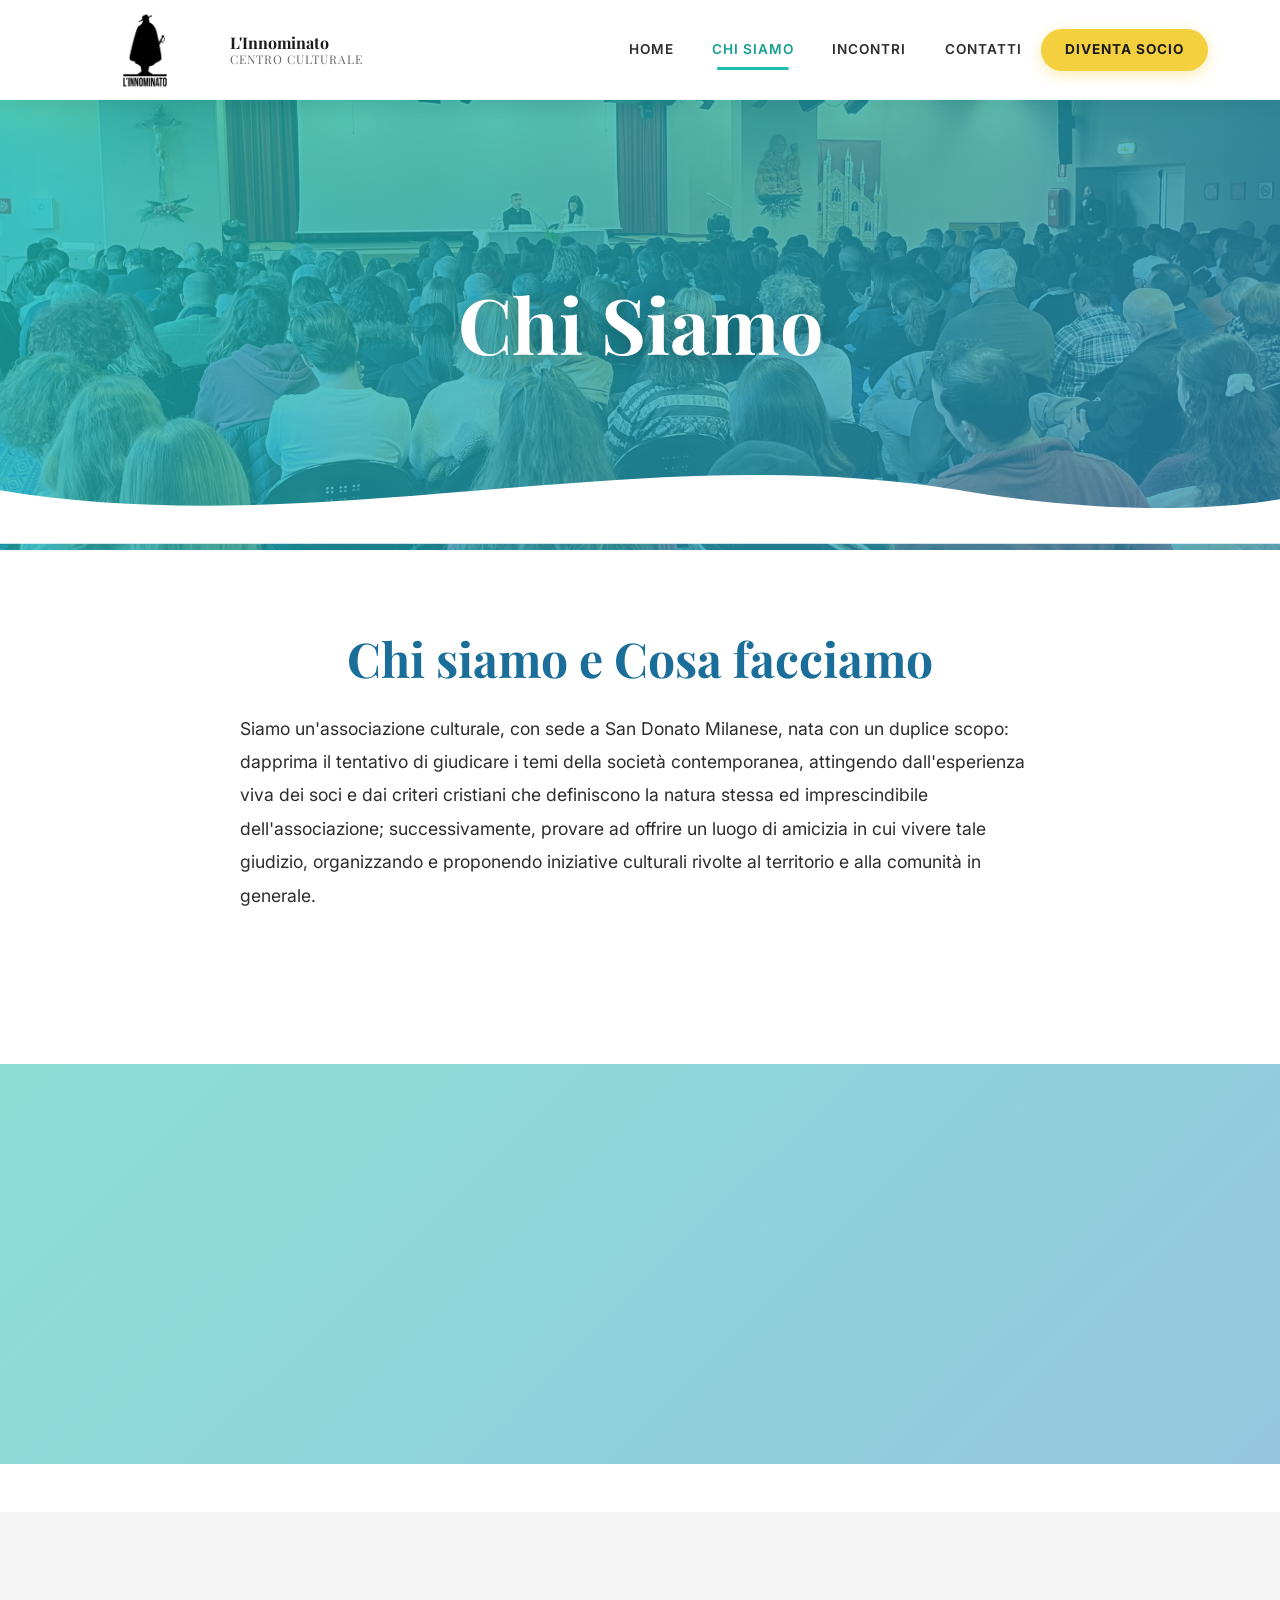
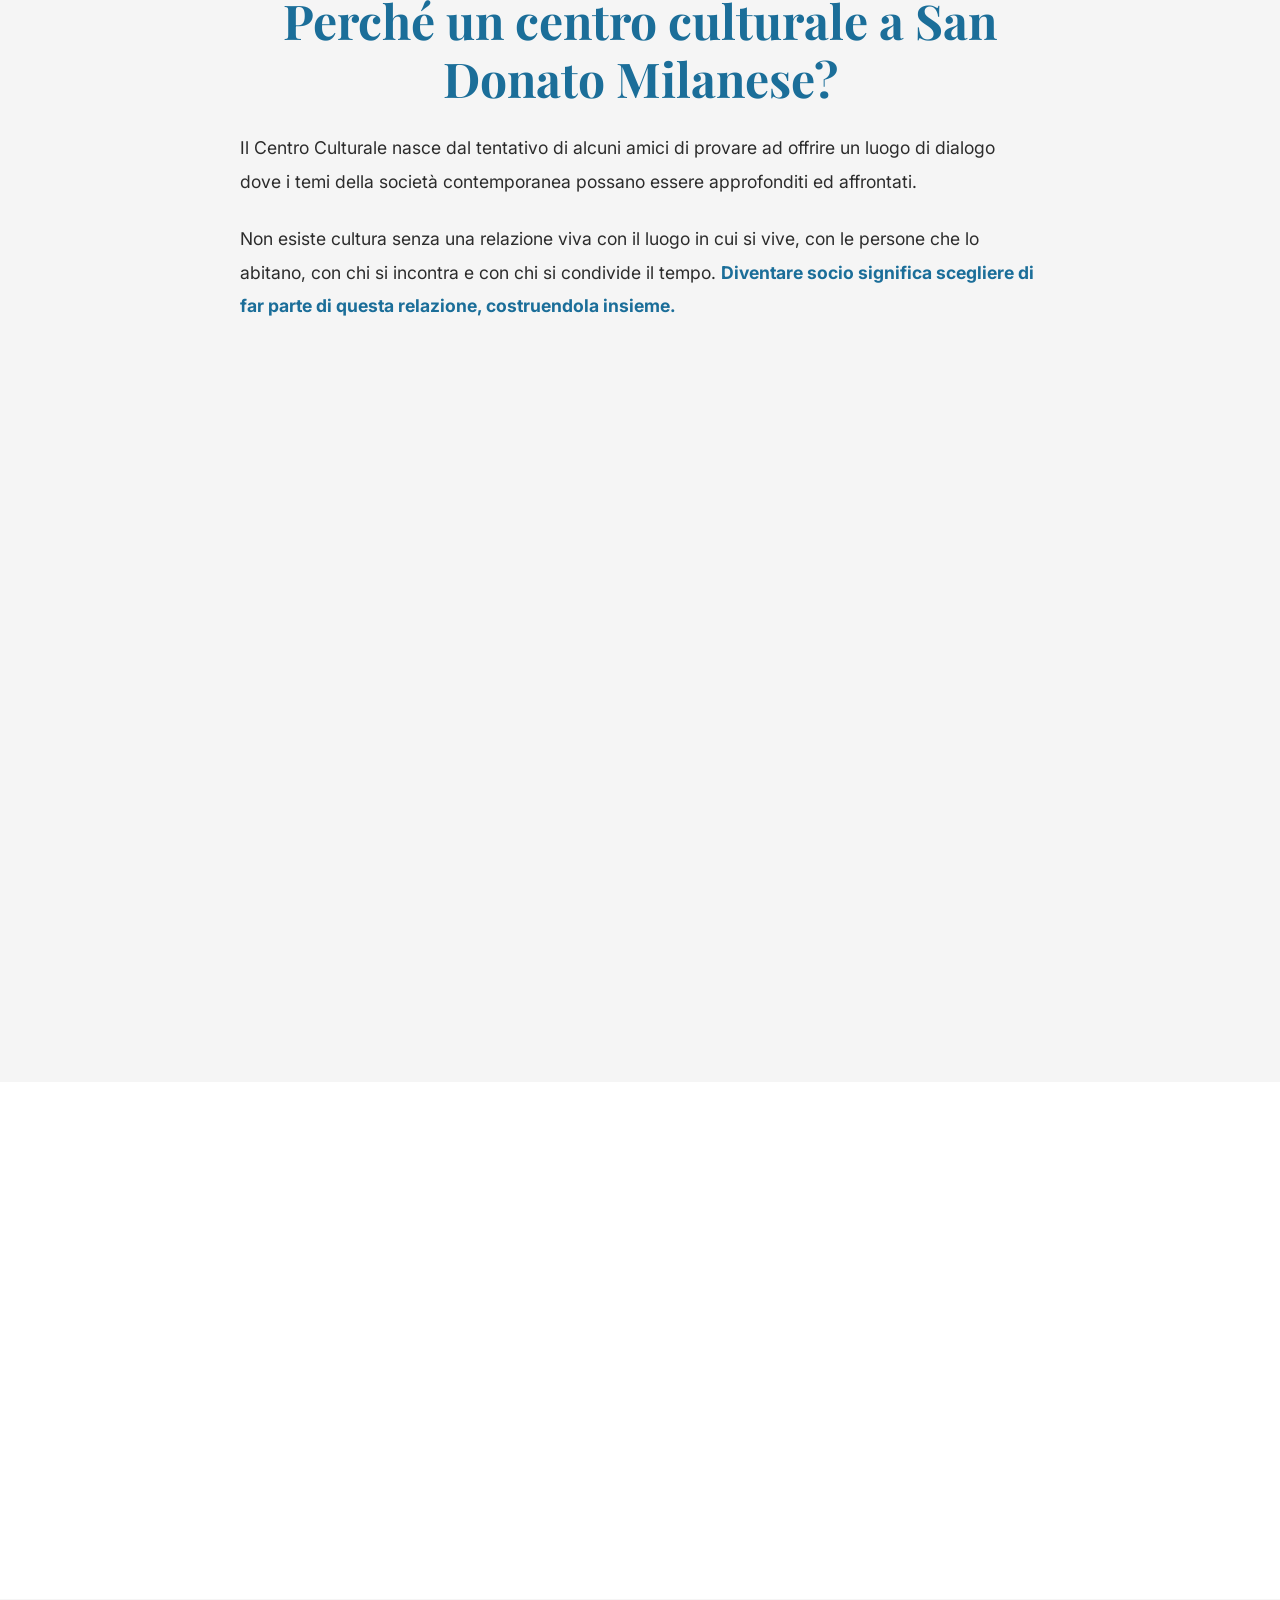
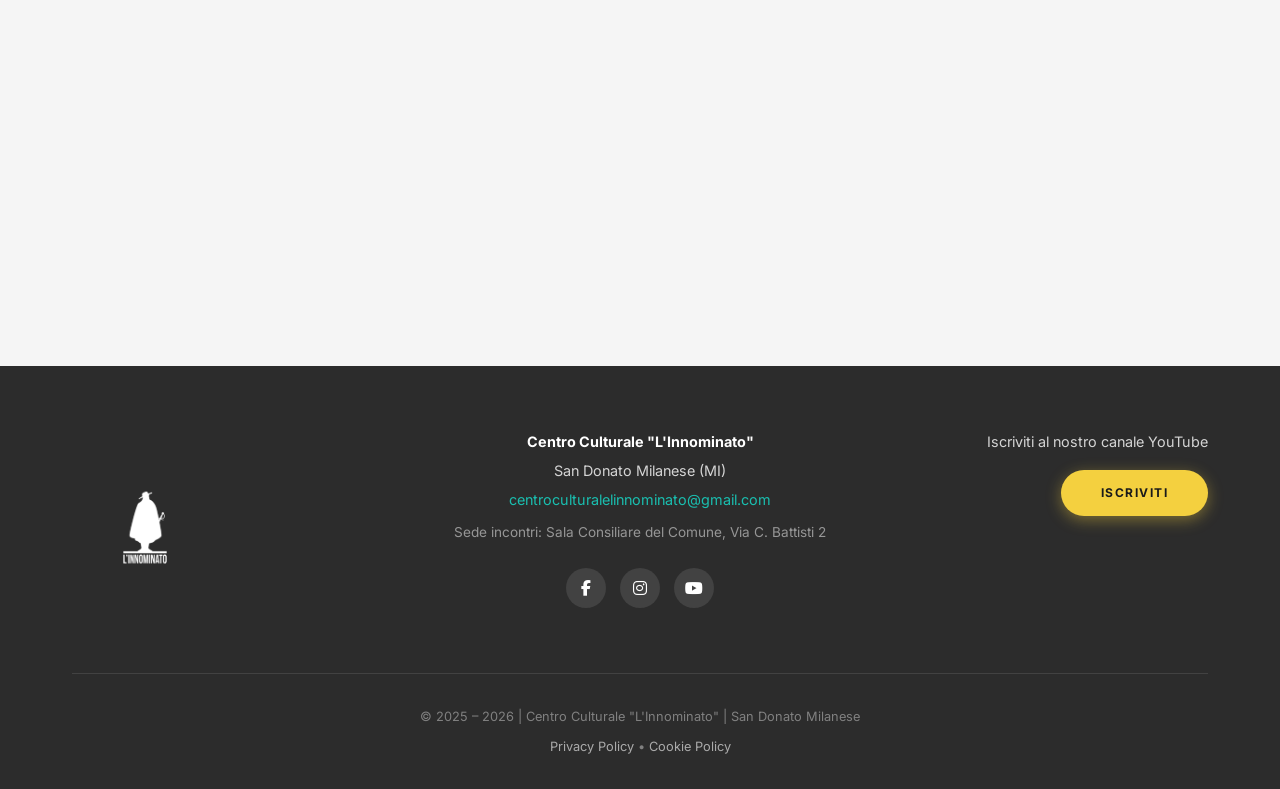
==== commit 3053f4e5: "Footer: rimossa scritta, logo ingrandito, fix responsive mobile Co-Authored-By: Claude Opus 4.6 <nor" ====
--- a/chi-siamo.html
+++ b/chi-siamo.html
@@ -148,12 +148,8 @@
       <div class="footer-grid">
         <div class="footer-brand">
           <a href="index.html" class="logo">
-            <img src="images/logo.png" alt="L'Innominato" style="filter: brightness(0) invert(1); height: 60px;">
+            <img src="images/logo.png" alt="L'Innominato" style="filter: brightness(0) invert(1); height: 100px;">
           </a>
-          <div class="logo-text" style="margin-top: 1rem;">
-            L'Innominato
-            <span>Centro Culturale</span>
-          </div>
         </div>
         <div class="footer-info">
           <p><strong style="color: white;">Centro Culturale "L'Innominato"</strong></p>
--- a/css/style.css
+++ b/css/style.css
@@ -589,6 +589,10 @@
 
 .contact-card {
   padding: 2rem;
+  display: flex;
+  flex-direction: column;
+  align-items: center;
+  text-align: center;
 }
 
 .contact-card h4 {
@@ -600,6 +604,7 @@
   color: var(--grey);
   font-size: 0.95rem;
   margin-bottom: 1rem;
+  flex-grow: 1;
 }
 
 .social-links {
@@ -946,6 +951,19 @@
 @media (max-width: 992px) {
   .footer-grid {
     grid-template-columns: 1fr;
+    text-align: center;
+    gap: 1.5rem;
+  }
+  .footer-brand {
+    display: flex;
+    flex-direction: column;
+    align-items: center;
+  }
+  .footer-brand .logo {
+    display: flex;
+    justify-content: center;
+  }
+  .footer-brand .logo-text {
     text-align: center;
   }
   .footer-cta {
@@ -1020,6 +1038,31 @@
     grid-template-columns: 1fr;
   }
 
+  /* Footer mobile: logo più piccolo e padding ridotto */
+  .site-footer {
+    padding: 2.5rem 0 1.5rem;
+  }
+  .site-footer .footer-brand .logo img {
+    height: 50px !important;
+  }
+  .footer-brand .logo-text {
+    font-size: 0.9rem;
+  }
+  .footer-info p {
+    font-size: 0.82rem;
+  }
+  .footer-cta p {
+    font-size: 0.82rem;
+  }
+  .footer-cta .btn {
+    font-size: 0.7rem !important;
+    padding: 0.6rem 1.5rem;
+  }
+  .footer-bottom {
+    margin-top: 1.5rem;
+    padding-top: 1rem;
+  }
+
   .newsletter-form {
     flex-direction: column;
     gap: 0.8rem;
@@ -1120,3 +1163,276 @@
   background: var(--teal);
   color: var(--white);
 }
+
+/* ============================================
+   MODAL FORM ISCRIZIONE SOCIO
+   ============================================ */
+.socio-modal {
+  display: none;
+  position: fixed;
+  inset: 0;
+  z-index: 10000;
+  align-items: center;
+  justify-content: center;
+}
+
+.socio-modal.active {
+  display: flex;
+}
+
+.socio-modal-overlay {
+  position: absolute;
+  inset: 0;
+  background: rgba(0,0,0,0.6);
+  backdrop-filter: blur(4px);
+}
+
+.socio-modal-container {
+  position: relative;
+  background: var(--white);
+  border-radius: 20px;
+  max-width: 720px;
+  width: 92%;
+  max-height: 90vh;
+  overflow-y: auto;
+  padding: 2.5rem;
+  box-shadow: 0 25px 60px rgba(0,0,0,0.3);
+  animation: modalSlideIn 0.3s ease;
+}
+
+@keyframes modalSlideIn {
+  from { transform: translateY(30px); opacity: 0; }
+  to { transform: translateY(0); opacity: 1; }
+}
+
+.socio-modal-close {
+  position: absolute;
+  top: 1rem;
+  right: 1.2rem;
+  background: none;
+  border: none;
+  font-size: 2rem;
+  color: var(--grey);
+  cursor: pointer;
+  line-height: 1;
+  z-index: 1;
+  transition: color 0.2s;
+}
+
+.socio-modal-close:hover {
+  color: var(--black);
+}
+
+.socio-modal-header {
+  text-align: center;
+  margin-bottom: 2rem;
+  padding-bottom: 1.5rem;
+  border-bottom: 2px solid var(--light-grey);
+}
+
+.socio-modal-header h2 {
+  font-family: var(--font-heading);
+  color: var(--purple-dark);
+  font-size: 1.6rem;
+  margin-bottom: 0.3rem;
+}
+
+.socio-modal-header p {
+  color: var(--grey);
+  font-size: 0.95rem;
+}
+
+/* Form layout */
+.socio-form .form-row {
+  display: grid;
+  grid-template-columns: 1fr 1fr;
+  gap: 1rem;
+  margin-bottom: 1rem;
+}
+
+.socio-form .form-group {
+  display: flex;
+  flex-direction: column;
+}
+
+.socio-form .form-group-full {
+  grid-column: 1 / -1;
+}
+
+.socio-form label {
+  font-size: 0.85rem;
+  font-weight: 600;
+  color: var(--dark);
+  margin-bottom: 0.35rem;
+}
+
+.socio-form label .req {
+  color: #e74c3c;
+}
+
+.socio-form input[type="text"],
+.socio-form input[type="email"],
+.socio-form input[type="tel"],
+.socio-form input[type="date"],
+.socio-form select {
+  padding: 0.7rem 0.9rem;
+  border: 2px solid #e0e0e0;
+  border-radius: 10px;
+  font-size: 0.95rem;
+  font-family: var(--font-body);
+  transition: border-color 0.2s, box-shadow 0.2s;
+  background: #fafafa;
+}
+
+.socio-form input:focus,
+.socio-form select:focus {
+  outline: none;
+  border-color: var(--teal);
+  box-shadow: 0 0 0 3px rgba(26,191,176,0.15);
+  background: var(--white);
+}
+
+.socio-form input.error,
+.socio-form select.error {
+  border-color: #e74c3c;
+  box-shadow: 0 0 0 3px rgba(231,76,60,0.1);
+}
+
+.socio-form input[type="checkbox"].error {
+  outline: 2px solid #e74c3c;
+  outline-offset: 2px;
+}
+
+/* Declarations section */
+.form-declarations {
+  margin: 1.5rem 0;
+  padding: 1.5rem;
+  background: #f8f9fa;
+  border-radius: 12px;
+  border-left: 4px solid var(--purple);
+}
+
+.form-declarations h3 {
+  font-family: var(--font-heading);
+  color: var(--purple-dark);
+  font-size: 1.1rem;
+  margin-bottom: 1rem;
+}
+
+.form-check {
+  display: flex;
+  align-items: flex-start;
+  gap: 0.7rem;
+  margin-bottom: 1rem;
+  cursor: pointer;
+  font-size: 0.88rem;
+  line-height: 1.5;
+  color: var(--dark);
+}
+
+.form-check input[type="checkbox"] {
+  margin-top: 0.25rem;
+  min-width: 18px;
+  min-height: 18px;
+  accent-color: var(--teal);
+  cursor: pointer;
+}
+
+/* Payment section */
+.form-payment {
+  margin: 1.5rem 0;
+  padding: 1.2rem 1.5rem;
+  background: linear-gradient(135deg, #e8f8f5 0%, #ebf5fb 100%);
+  border-radius: 12px;
+  text-align: center;
+  font-size: 0.92rem;
+}
+
+.form-payment a {
+  color: var(--teal-dark);
+  text-decoration: underline;
+}
+
+/* Actions */
+.form-actions {
+  text-align: center;
+  margin-top: 1.5rem;
+}
+
+.socio-submit-btn {
+  padding: 0.9rem 3rem !important;
+  font-size: 1rem !important;
+  min-width: 280px;
+}
+
+/* Messages */
+.form-message {
+  margin-top: 1rem;
+  padding: 1rem;
+  border-radius: 10px;
+  text-align: center;
+  font-size: 0.92rem;
+  font-weight: 500;
+}
+
+.form-message.error {
+  background: #fef2f2;
+  color: #c0392b;
+  border: 1px solid #f5c6cb;
+}
+
+.form-message.success {
+  background: #f0fdf4;
+  color: #15803d;
+  border: 1px solid #86efac;
+}
+
+/* Success state */
+.socio-success {
+  text-align: center;
+  padding: 2rem 0;
+}
+
+.success-icon {
+  font-size: 4rem;
+  color: var(--teal);
+  margin-bottom: 1rem;
+}
+
+.socio-success h2 {
+  font-family: var(--font-heading);
+  color: var(--purple-dark);
+  margin-bottom: 0.5rem;
+}
+
+.socio-success p {
+  color: var(--grey);
+  line-height: 1.7;
+}
+
+/* Mobile */
+@media (max-width: 768px) {
+  .socio-modal-container {
+    width: 96%;
+    padding: 1.5rem;
+    max-height: 95vh;
+    border-radius: 16px;
+  }
+
+  .socio-form .form-row {
+    grid-template-columns: 1fr;
+  }
+
+  .socio-modal-header h2 {
+    font-size: 1.3rem;
+  }
+
+  .socio-submit-btn {
+    min-width: auto;
+    width: 100%;
+  }
+
+  .form-declarations {
+    padding: 1rem;
+  }
+}
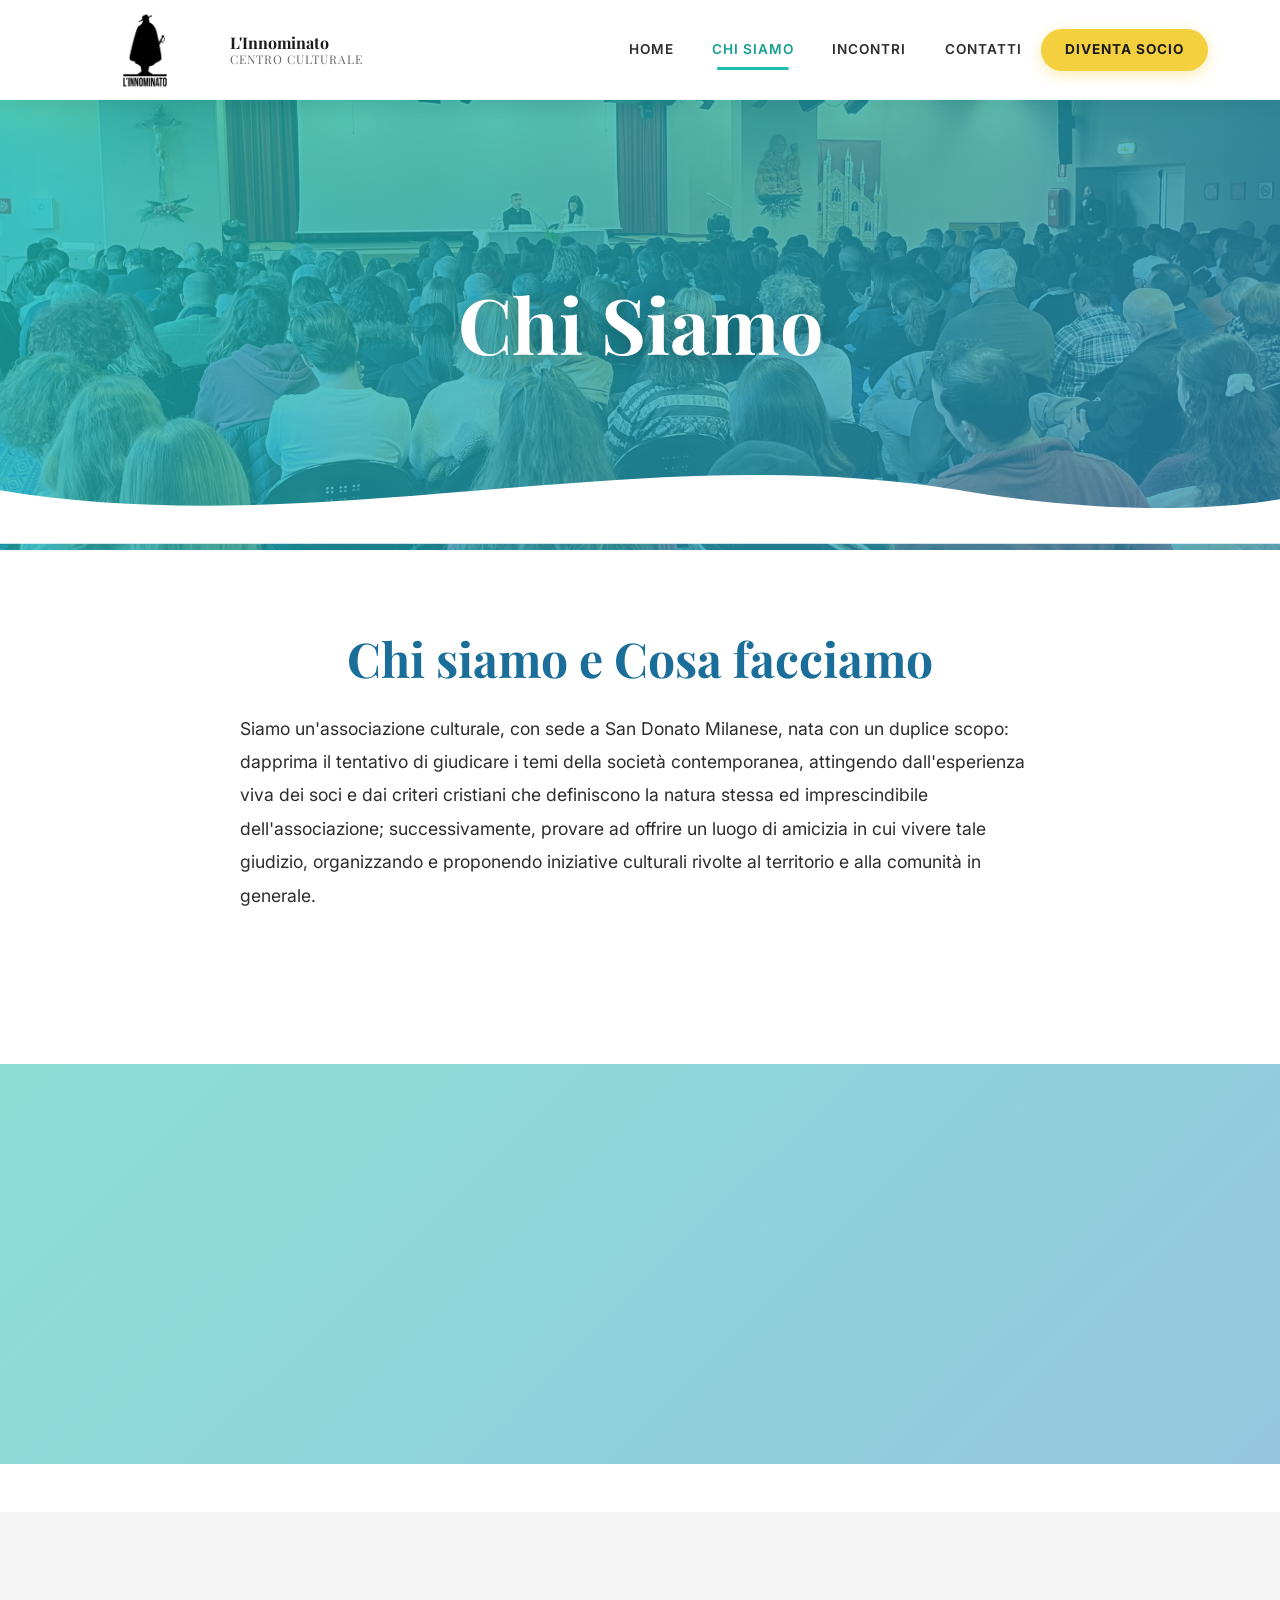
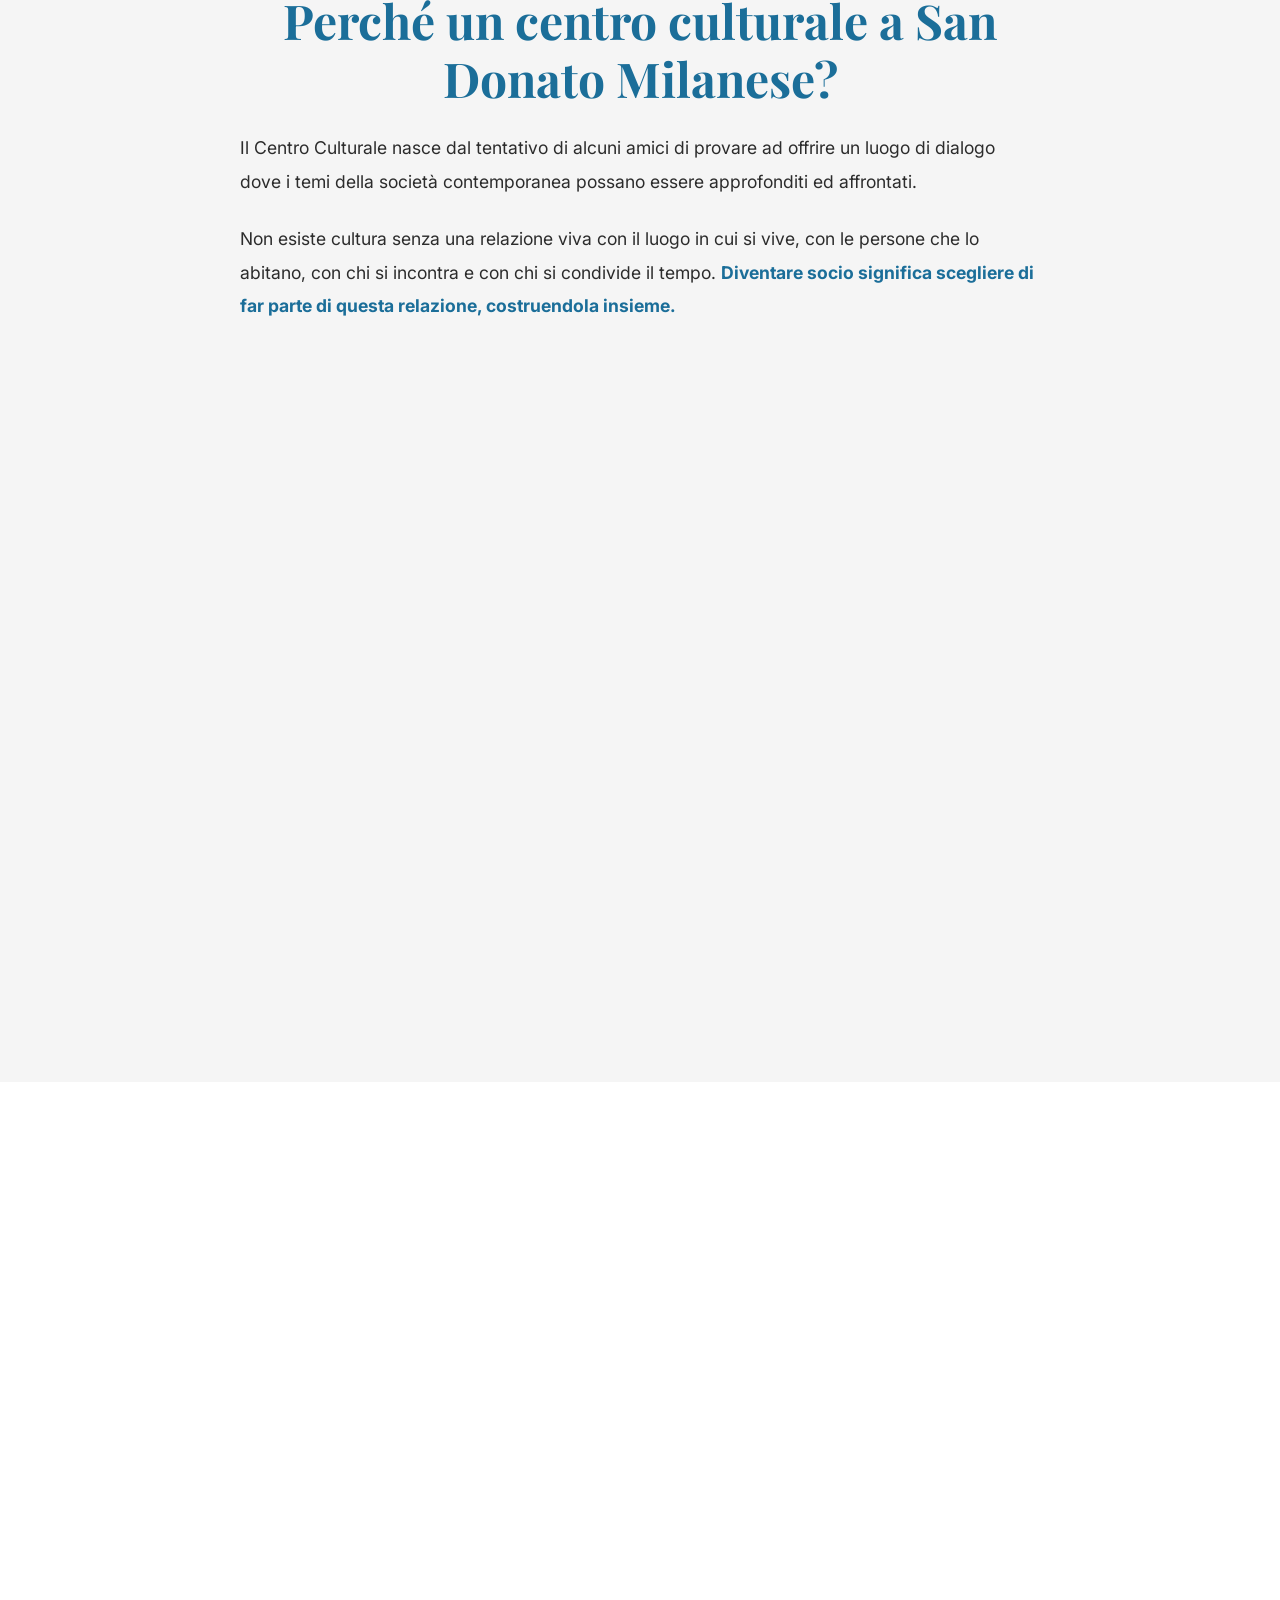
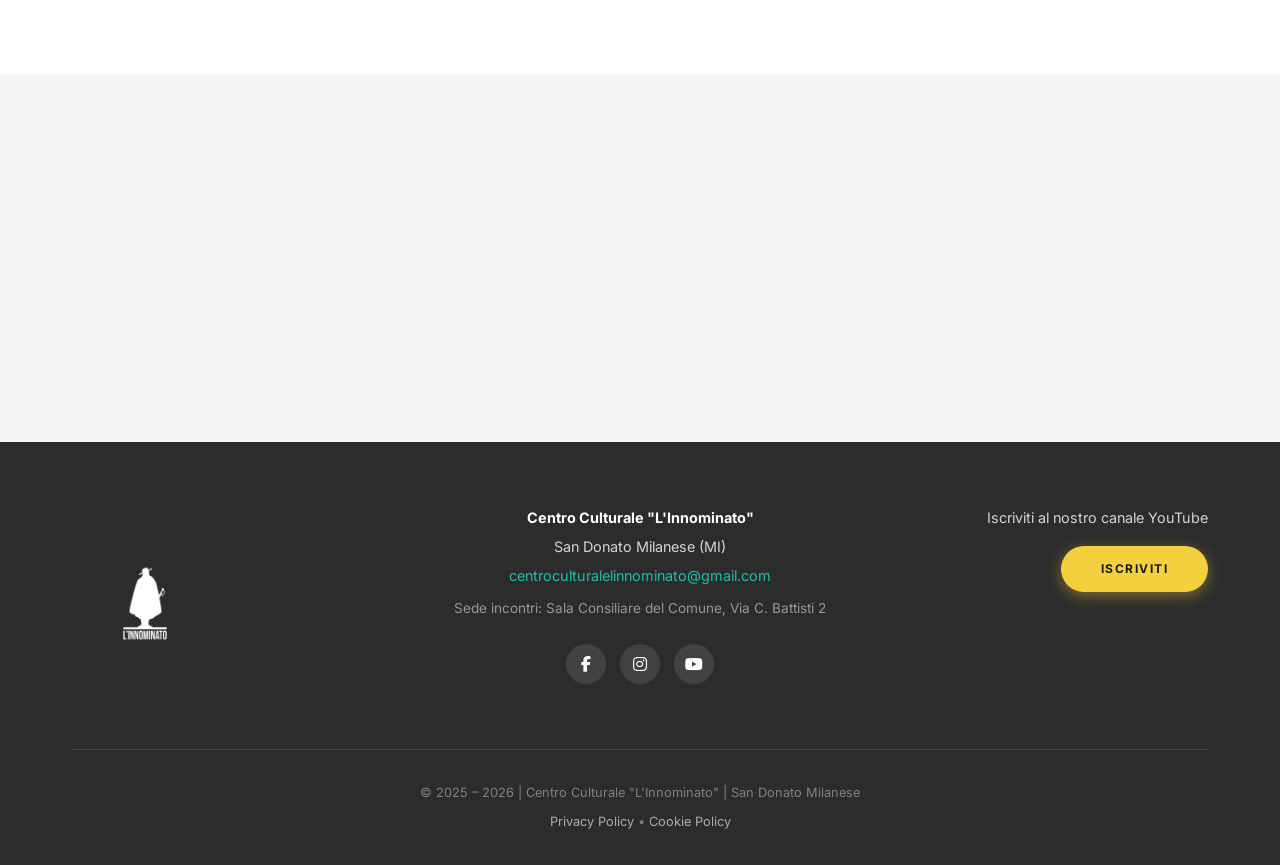
==== commit cb35600e: "Aggiornato testo location e aggiunto ringraziamento Scuola Maria Ausiliatrice Co-Authored-By: Claude" ====
--- a/chi-siamo.html
+++ b/chi-siamo.html
@@ -5,6 +5,14 @@
   <meta name="viewport" content="width=device-width, initial-scale=1.0">
   <title>Chi Siamo - Centro Culturale L'Innominato</title>
   <meta name="description" content="Chi Siamo - Centro Culturale L'Innominato. La missione e i valori del centro culturale di San Donato Milanese.">
+  <meta name="robots" content="index, follow">
+  <link rel="canonical" href="https://www.centroculturalelinnominato.it/chi-siamo.html">
+  <meta property="og:type" content="website">
+  <meta property="og:title" content="Chi Siamo - Centro Culturale L'Innominato">
+  <meta property="og:description" content="Chi Siamo - Centro Culturale L'Innominato. La missione e i valori del centro culturale di San Donato Milanese.">
+  <meta property="og:url" content="https://www.centroculturalelinnominato.it/chi-siamo.html">
+  <meta property="og:locale" content="it_IT">
+  <meta property="og:site_name" content="Centro Culturale L'Innominato">
   <link rel="preconnect" href="https://fonts.googleapis.com">
   <link rel="preconnect" href="https://fonts.gstatic.com" crossorigin>
   <link href="https://fonts.googleapis.com/css2?family=Inter:wght@300;400;600;700&family=Playfair+Display:ital,wght@0,400;0,700;1,400;1,700&display=swap" rel="stylesheet">
@@ -103,7 +111,7 @@
       <div class="about-content animate-on-scroll">
         <h2 style="color: var(--purple-dark); margin-bottom: 1.5rem; text-align: center;">Dove ci trovi</h2>
         <p style="text-align: center;">
-          Il Centro Culturale L'Innominato ha sede a <strong>San Donato Milanese (MI)</strong>. I nostri incontri e le iniziative culturali si svolgono presso due locations prestigiose:
+          Il Centro Culturale L'Innominato ha sede a <strong>San Donato Milanese (MI)</strong>. I nostri incontri solitamente si svolgono presso:
         </p>
         <div style="display: grid; grid-template-columns: 1fr 1fr; gap: 2rem; margin-top: 2rem;">
           <div style="text-align: center; padding: 2rem; background: var(--light-grey); border-radius: 12px;">
@@ -113,6 +121,7 @@
           <div style="text-align: center; padding: 2rem; background: var(--light-grey); border-radius: 12px;">
             <h4 style="color: var(--purple-dark); margin-bottom: 0.5rem;">Teatro Scuola Maria Ausiliatrice</h4>
             <p style="color: var(--grey); font-size: 0.95rem;">Via Sergnano 10<br>San Donato Milanese (MI)</p>
+            <p style="color: var(--grey); font-size: 0.85rem; margin-top: 0.5rem; font-style: italic;">Ospitati grazie alla cortese disponibilità della Scuola Maria Ausiliatrice</p>
           </div>
         </div>
       </div>
--- a/css/style.css
+++ b/css/style.css
@@ -324,6 +324,262 @@
   z-index: 3;
 }
 
+/* --- Upcoming Event Section (Mostra Carlo Acutis) --- */
+.upcoming-event-section {
+  padding: 5rem 0;
+  background: linear-gradient(135deg, #0a2a5a 0%, #082F73 40%, #1B6E99 100%);
+  color: var(--white);
+  text-align: center;
+  position: relative;
+  overflow: hidden;
+}
+
+.upcoming-event-section::before {
+  content: '';
+  position: absolute;
+  inset: 0;
+  background: url("data:image/svg+xml,%3Csvg width='80' height='80' viewBox='0 0 80 80' xmlns='http://www.w3.org/2000/svg'%3E%3Cg fill='none' fill-rule='evenodd'%3E%3Cg fill='%23ffffff' fill-opacity='0.03'%3E%3Cpath d='M50 50c0-5.523 4.477-10 10-10s10 4.477 10 10-4.477 10-10 10-10-4.477-10-10zm0-40c0-5.523 4.477-10 10-10s10 4.477 10 10-4.477 10-10 10-10-4.477-10-10zM10 50c0-5.523 4.477-10 10-10s10 4.477 10 10-4.477 10-10 10-10-4.477-10-10zm0-40c0-5.523 4.477-10 10-10s10 4.477 10 10-4.477 10-10 10-10-4.477-10-10z'/%3E%3C/g%3E%3C/g%3E%3C/svg%3E");
+  pointer-events: none;
+}
+
+.upcoming-event-section .section-title em {
+  color: var(--yellow);
+}
+
+.upcoming-event-card {
+  display: grid;
+  grid-template-columns: 300px 1fr;
+  gap: 0;
+  background: rgba(255,255,255,0.07);
+  border: 1px solid rgba(255,255,255,0.12);
+  border-radius: 20px;
+  overflow: hidden;
+  text-align: left;
+  max-width: 1060px;
+  margin: 0 auto;
+  backdrop-filter: blur(5px);
+}
+
+.upcoming-event-sidebar {
+  background: #023F85;
+  display: flex;
+  flex-direction: column;
+  align-items: center;
+  justify-content: center;
+  gap: 2.5rem;
+  padding: 2.5rem 1.5rem;
+  text-align: center;
+}
+
+.sidebar-partners {
+  display: flex;
+  flex-direction: column;
+  gap: 2rem;
+  align-items: center;
+  width: 100%;
+}
+
+.sidebar-partner {
+  display: flex;
+  flex-direction: column;
+  align-items: center;
+  gap: 0.5rem;
+}
+
+.sidebar-partner .partner-label {
+  font-size: 0.7rem;
+  text-transform: uppercase;
+  letter-spacing: 1.5px;
+  color: rgba(255,255,255,0.55);
+}
+
+.sidebar-partner .partner-name {
+  font-size: 0.9rem;
+  color: rgba(255,255,255,0.95);
+  font-weight: 600;
+}
+
+.partner-logo-img {
+  width: 50%;
+  height: auto;
+  display: block;
+  margin: 0 auto;
+  clip-path: inset(2px);
+}
+
+.sma-logo-link {
+  display: block;
+  width: 70px;
+  height: 70px;
+  border-radius: 50%;
+  overflow: hidden;
+  background: #ffffff;
+  padding: 8px;
+  margin: 0 auto;
+  box-shadow: 0 2px 10px rgba(0,0,0,0.2);
+}
+
+.sma-logo-img {
+  width: 100%;
+  height: 100%;
+  object-fit: contain;
+  display: block;
+}
+
+.event-badge {
+  background: var(--yellow);
+  color: var(--black);
+  padding: 1rem 1.8rem;
+  border-radius: 14px;
+  font-weight: 700;
+  font-size: 1.5rem;
+  font-family: var(--font-heading);
+  text-align: center;
+  line-height: 1.2;
+  box-shadow: 0 8px 25px rgba(244,208,63,0.3);
+}
+
+.upcoming-event-details {
+  padding: 2.5rem;
+}
+
+.upcoming-event-details h3 {
+  font-family: var(--font-heading);
+  font-size: clamp(1.4rem, 2.5vw, 1.8rem);
+  color: var(--white);
+  margin-bottom: 0.5rem;
+  line-height: 1.3;
+}
+
+.event-subtitle {
+  font-size: 0.95rem;
+  color: rgba(255,255,255,0.7);
+  font-style: italic;
+  margin-bottom: 1.5rem;
+  padding-bottom: 1.5rem;
+  border-bottom: 1px solid rgba(255,255,255,0.1);
+}
+
+.event-info-grid {
+  display: grid;
+  grid-template-columns: 1fr 1fr;
+  gap: 1rem;
+  margin-bottom: 1.5rem;
+}
+
+.event-info-item {
+  display: flex;
+  align-items: flex-start;
+  gap: 0.8rem;
+}
+
+.event-info-item i {
+  color: var(--yellow);
+  font-size: 1.1rem;
+  margin-top: 0.2rem;
+  flex-shrink: 0;
+}
+
+.event-info-item strong {
+  display: block;
+  font-size: 0.8rem;
+  text-transform: uppercase;
+  letter-spacing: 1px;
+  color: var(--yellow);
+  margin-bottom: 0.15rem;
+}
+
+.event-info-item span {
+  font-size: 0.9rem;
+  color: rgba(255,255,255,0.9);
+  line-height: 1.4;
+}
+
+.event-free-notice {
+  background: rgba(244,208,63,0.12);
+  border: 1px solid rgba(244,208,63,0.25);
+  border-radius: 10px;
+  padding: 0.8rem 1.2rem;
+  font-size: 0.9rem;
+  font-weight: 600;
+  color: var(--yellow);
+  margin-bottom: 1.5rem;
+  display: flex;
+  align-items: center;
+  gap: 0.6rem;
+}
+
+.event-free-notice i {
+  font-size: 1rem;
+}
+
+.event-actions {
+  display: flex;
+  gap: 1rem;
+  margin-bottom: 1.5rem;
+  flex-wrap: wrap;
+}
+
+.event-partners {
+  display: flex;
+  gap: 2rem;
+  flex-wrap: wrap;
+  align-items: center;
+  padding-top: 1.2rem;
+  border-top: 1px solid rgba(255,255,255,0.1);
+}
+
+.event-partner {
+  display: flex;
+  flex-direction: column;
+  gap: 0.2rem;
+}
+
+.partner-label {
+  font-size: 0.7rem;
+  text-transform: uppercase;
+  letter-spacing: 1.5px;
+  color: rgba(255,255,255,0.5);
+}
+
+.partner-name {
+  font-size: 0.85rem;
+  color: rgba(255,255,255,0.9);
+  font-weight: 600;
+}
+
+@media (max-width: 768px) {
+  .upcoming-event-card {
+    grid-template-columns: 1fr;
+  }
+
+  .upcoming-event-sidebar {
+    padding: 1.5rem;
+    gap: 1.5rem;
+  }
+
+  .upcoming-event-details {
+    padding: 1.5rem;
+  }
+
+  .event-info-grid {
+    grid-template-columns: 1fr;
+  }
+
+  .event-actions {
+    flex-direction: column;
+  }
+
+  .event-actions .btn {
+    text-align: center;
+  }
+
+  .event-partners {
+    flex-direction: column;
+    gap: 1rem;
+  }
+}
+
 /* --- Section Spacing --- */
 .section {
   padding: 5rem 0;
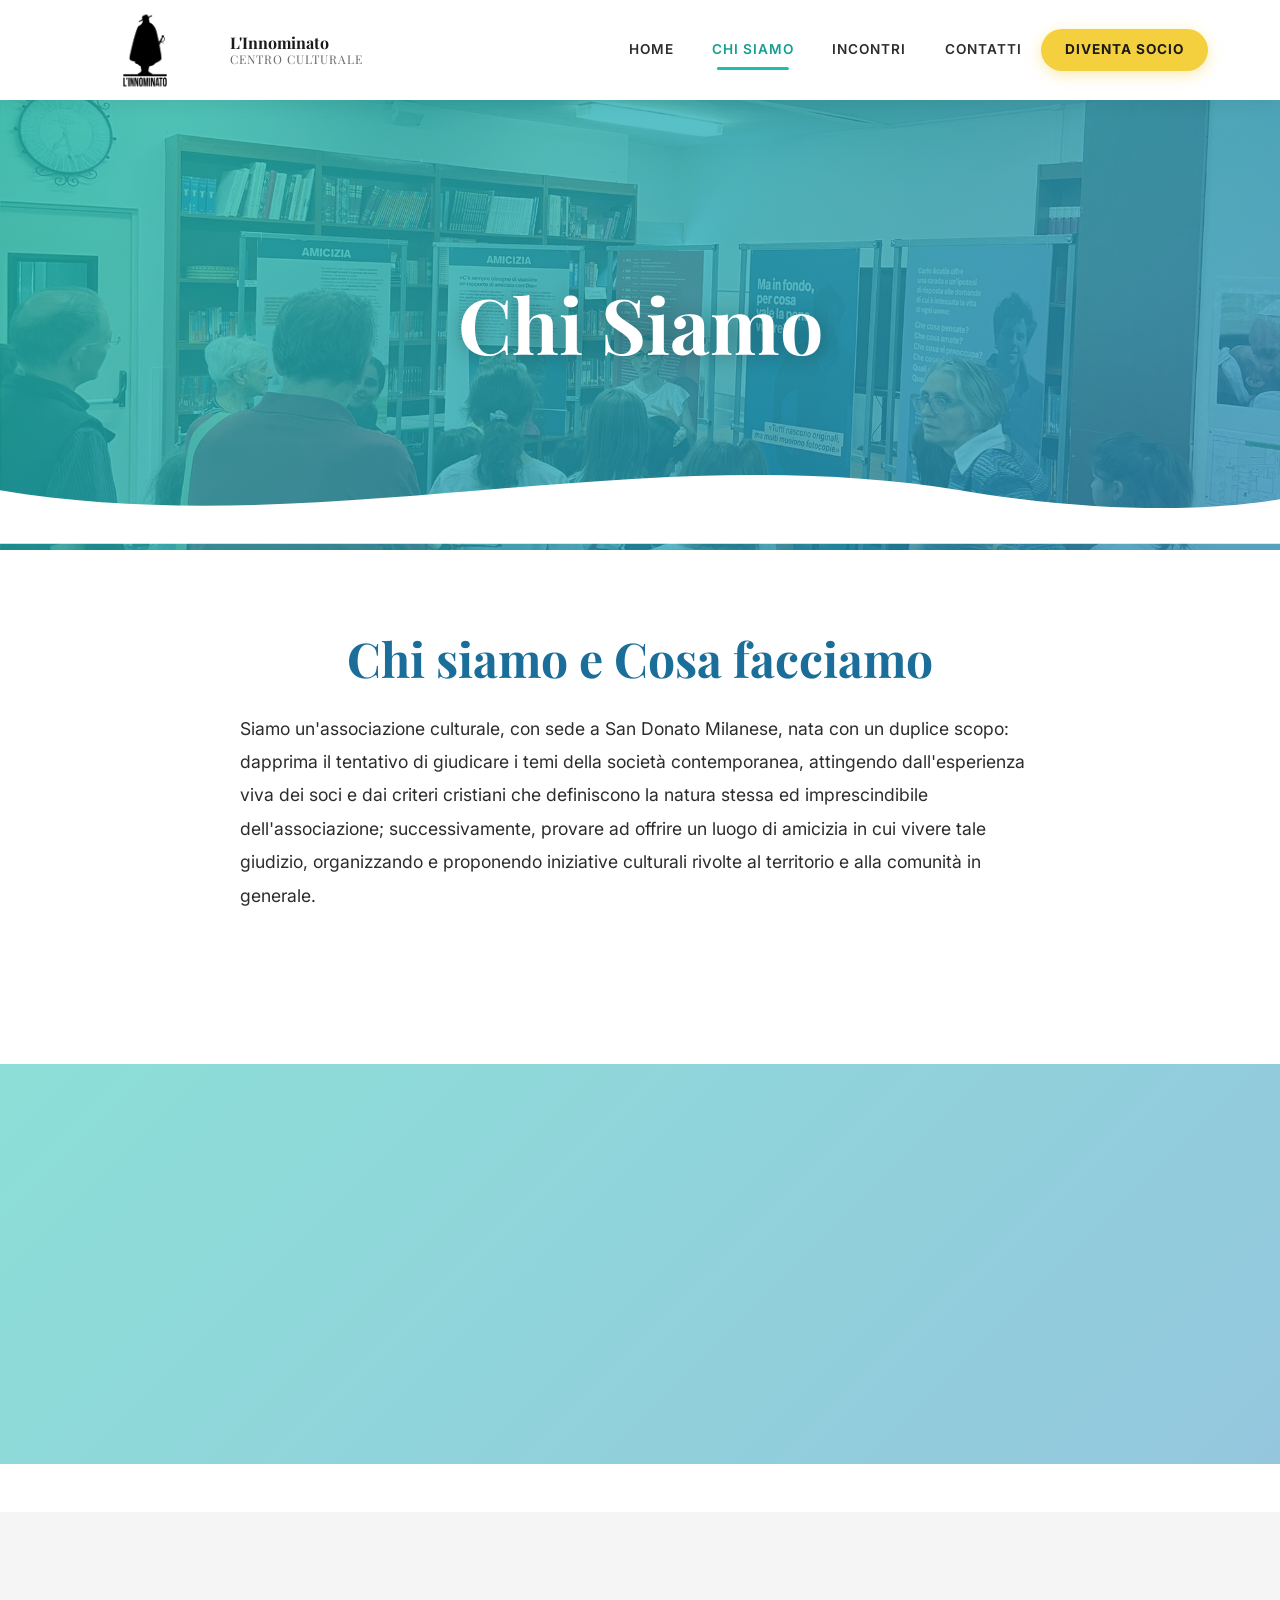
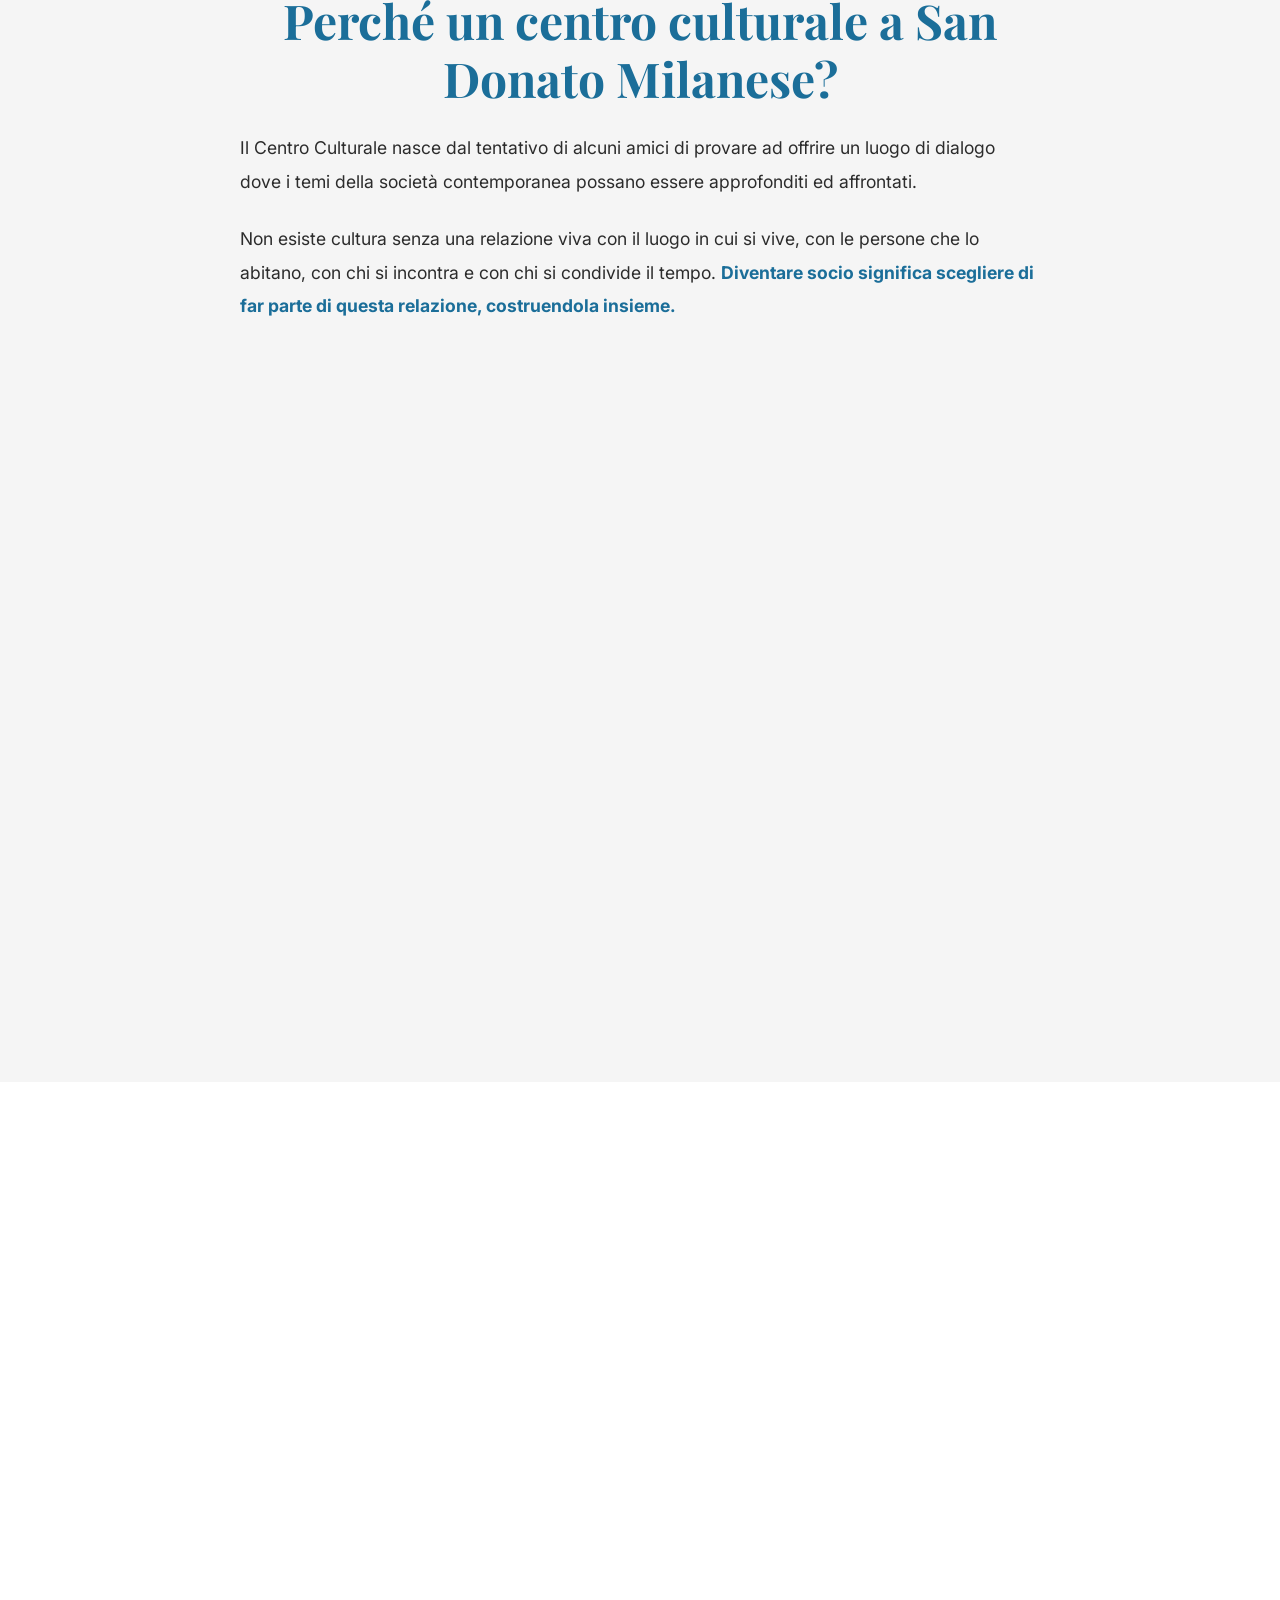
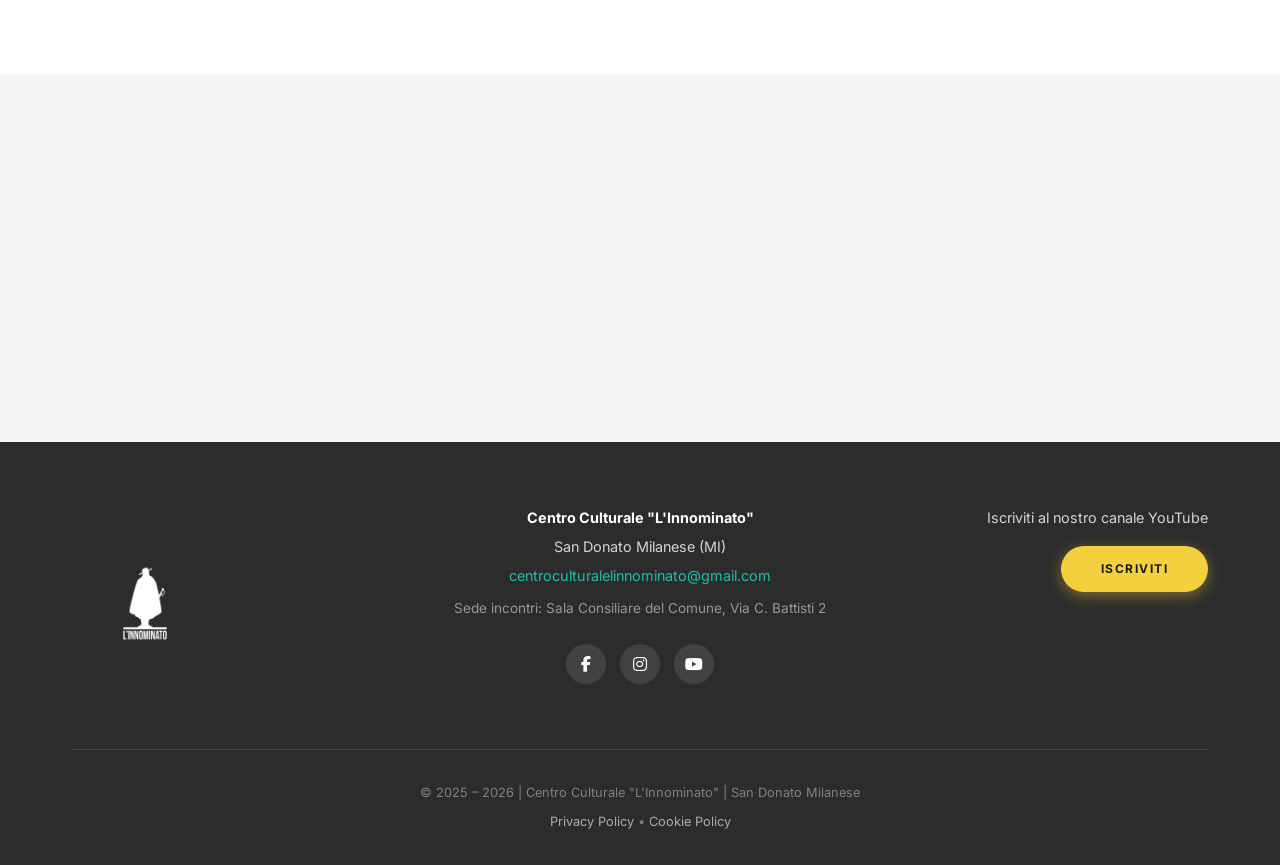
==== commit b1fe498b: "Add files via upload udpates 2025" ====
--- a/chi-siamo.html
+++ b/chi-siamo.html
@@ -5,7 +5,7 @@
   <meta name="viewport" content="width=device-width, initial-scale=1.0">
   <title>Chi Siamo - Centro Culturale L'Innominato</title>
   <meta name="description" content="Chi Siamo - Centro Culturale L'Innominato. La missione e i valori del centro culturale di San Donato Milanese.">
-  <meta name="robots" content="index, follow">
+  <meta name="robots" content="index, follow, max-image-preview:large, max-snippet:-1, max-video-preview:-1">
   <link rel="canonical" href="https://www.centroculturalelinnominato.it/chi-siamo.html">
   <meta property="og:type" content="website">
   <meta property="og:title" content="Chi Siamo - Centro Culturale L'Innominato">
@@ -13,12 +13,23 @@
   <meta property="og:url" content="https://www.centroculturalelinnominato.it/chi-siamo.html">
   <meta property="og:locale" content="it_IT">
   <meta property="og:site_name" content="Centro Culturale L'Innominato">
+  <meta property="og:image" content="https://www.centroculturalelinnominato.it/images/hero-chisiamo.jpg">
+  <meta name="twitter:card" content="summary_large_image">
+  <meta name="twitter:title" content="Chi Siamo - Centro Culturale L'Innominato">
+  <meta name="twitter:description" content="La missione, i valori e la storia del Centro Culturale L'Innominato a San Donato Milanese.">
+  <meta name="twitter:image" content="https://www.centroculturalelinnominato.it/images/hero-chisiamo.jpg">
   <link rel="preconnect" href="https://fonts.googleapis.com">
   <link rel="preconnect" href="https://fonts.gstatic.com" crossorigin>
   <link href="https://fonts.googleapis.com/css2?family=Inter:wght@300;400;600;700&family=Playfair+Display:ital,wght@0,400;0,700;1,400;1,700&display=swap" rel="stylesheet">
   <link rel="stylesheet" href="https://cdnjs.cloudflare.com/ajax/libs/font-awesome/6.5.1/css/all.min.css">
   <link rel="stylesheet" href="css/style.css">
   <link rel="icon" href="images/logo.png" type="image/png">
+  <script type="application/ld+json">
+  {"@context": "https://schema.org", "@type": "AboutPage", "name": "Chi Siamo — Centro Culturale L'Innominato", "url": "https://www.centroculturalelinnominato.it/chi-siamo.html", "description": "La missione, i valori e la storia del Centro Culturale L'Innominato a San Donato Milanese.", "inLanguage": "it-IT", "isPartOf": {"@type": "WebSite", "name": "Centro Culturale L'Innominato", "url": "https://www.centroculturalelinnominato.it/"}, "about": {"@type": "Organization", "name": "Centro Culturale L'Innominato", "url": "https://www.centroculturalelinnominato.it/"}}
+  </script>
+  <script type="application/ld+json">
+  {"@context": "https://schema.org", "@type": "BreadcrumbList", "itemListElement": [{"@type": "ListItem", "position": 1, "name": "Home", "item": "https://www.centroculturalelinnominato.it/"}, {"@type": "ListItem", "position": 2, "name": "Chi Siamo", "item": "https://www.centroculturalelinnominato.it/chi-siamo.html"}]}
+  </script>
 </head>
 <body>
 
@@ -46,7 +57,7 @@
   </header>
 
   <!-- ============ PAGE HERO ============ -->
-  <section class="page-hero" style="background-image: url('images/hero-1.jpg');">
+  <section class="page-hero" style="background-image: url('images/hero-chisiamo.jpg');">
     <div class="hero-content">
       <h1>Chi Siamo</h1>
     </div>
--- a/css/style.css
+++ b/css/style.css
@@ -334,6 +334,15 @@
   overflow: hidden;
 }
 
+@media (max-width: 768px) {
+  .upcoming-event-section {
+    padding: 3rem 0;
+  }
+  .upcoming-event-section .container {
+    padding: 0 1rem;
+  }
+}
+
 .upcoming-event-section::before {
   content: '';
   position: absolute;
@@ -551,6 +560,7 @@
 @media (max-width: 768px) {
   .upcoming-event-card {
     grid-template-columns: 1fr;
+    max-width: 100%;
   }
 
   .upcoming-event-sidebar {
@@ -559,19 +569,37 @@
   }
 
   .upcoming-event-details {
-    padding: 1.5rem;
+    padding: 1.2rem;
+    overflow-wrap: break-word;
+    word-wrap: break-word;
+  }
+
+  .upcoming-event-details h3 {
+    font-size: 1.3rem;
   }
 
   .event-info-grid {
     grid-template-columns: 1fr;
   }
 
+  .event-info-item span {
+    font-size: 0.82rem;
+  }
+
+  .event-free-notice {
+    font-size: 0.82rem;
+    padding: 0.7rem 1rem;
+  }
+
   .event-actions {
     flex-direction: column;
+    flex-wrap: wrap !important;
   }
 
   .event-actions .btn {
     text-align: center;
+    white-space: normal !important;
+    font-size: 0.8rem !important;
   }
 
   .event-partners {
